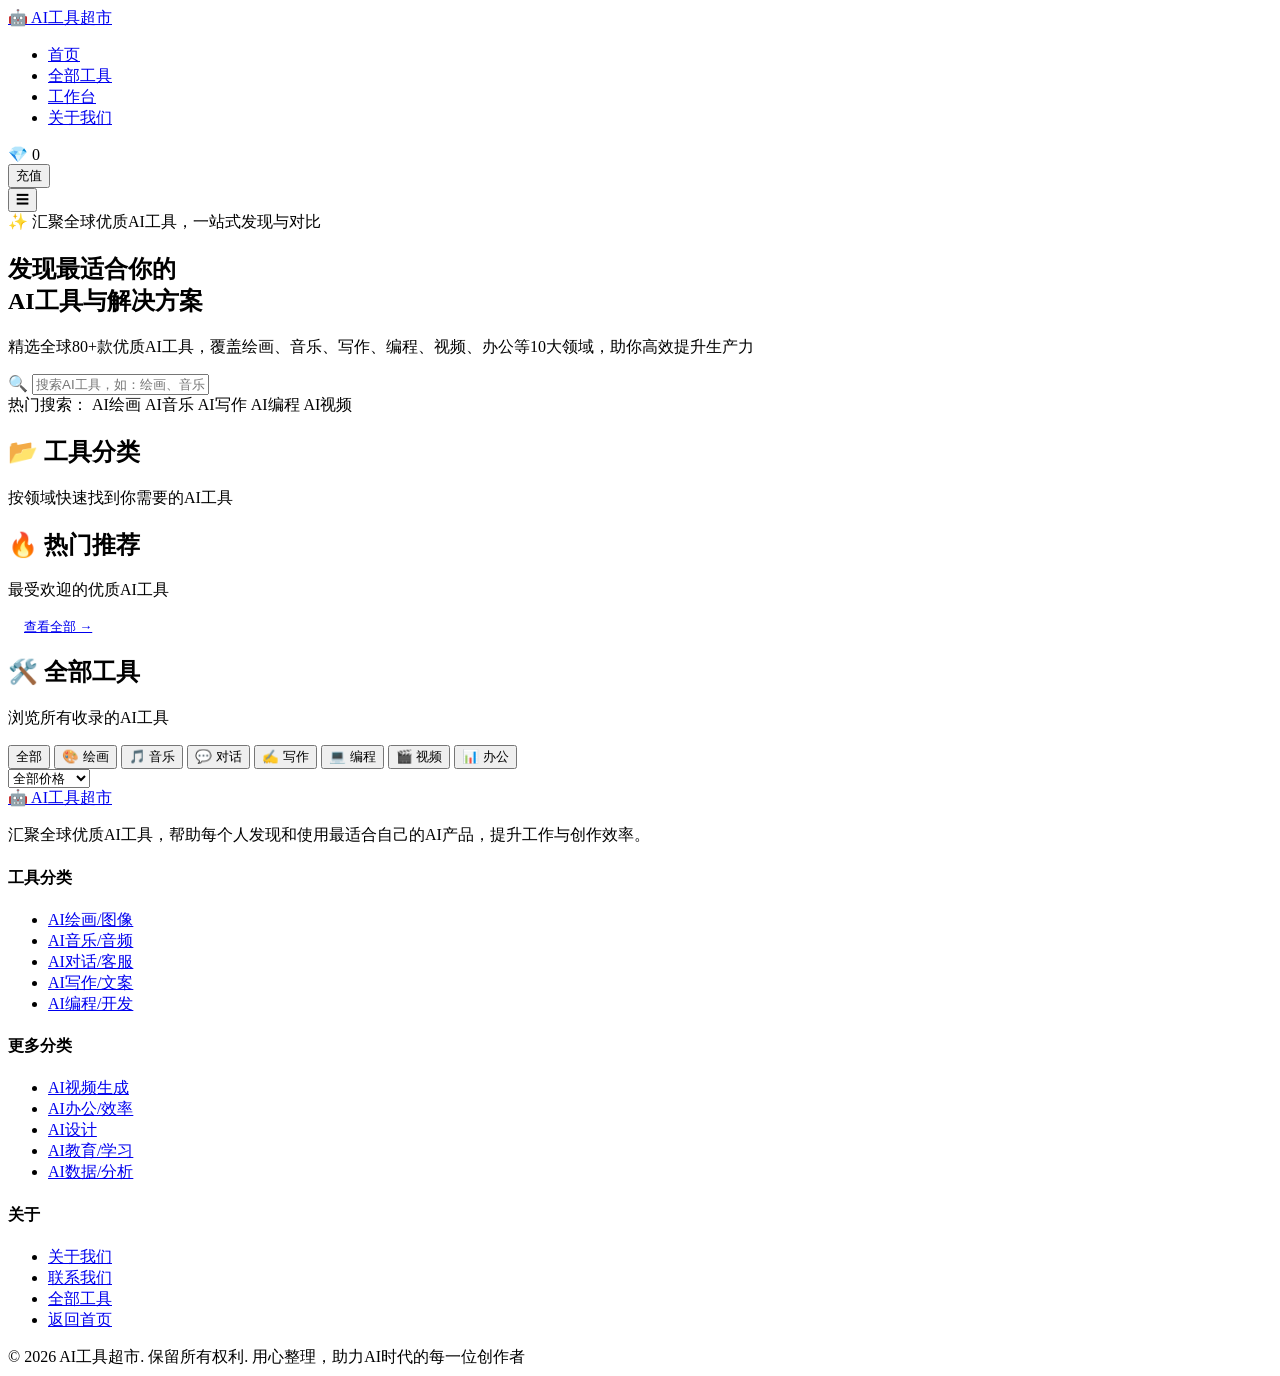
==== index.html @ aab76463 "Add files via upload" ====
<!DOCTYPE html>
<html lang="zh-CN">
<head>
  <meta charset="UTF-8">
  <meta name="viewport" content="width=device-width, initial-scale=1.0">
  <title>AI工具超市 - 发现全球优质AI工具</title>
  <meta name="description" content="AI工具超市汇聚全球优质AI工具，涵盖AI绘画、音乐生成、智能客服、写作、编程、视频等领域，帮你快速找到最适合的AI工具。">
  <link rel="stylesheet" href="css/style.css">
</head>
<body data-page="home">

  <!-- 导航栏 -->
  <nav class="navbar">
    <div class="container navbar-inner">
      <a href="index.html" class="logo">
        <span class="logo-icon">🤖</span>
        AI工具超市
      </a>
      <ul class="nav-links">
        <li><a href="index.html" class="active">首页</a></li>
        <li><a href="category.html">全部工具</a></li>
        <li><a href="workbench.html">工作台</a></li>
        <li><a href="about.html">关于我们</a></li>
      </ul>
      <div class="nav-right">
        <div class="token-balance" title="点击查看余额/充值">
          <span class="token-icon">💎</span>
          <span class="token-amount">0</span>
        </div>
        <button class="token-recharge-btn" onclick="openRechargeModal()">充值</button>
      </div>
      <button class="mobile-menu-btn" aria-label="菜单">☰</button>
    </div>
  </nav>

  <!-- Hero 区域 -->
  <section class="hero">
    <div class="container">
      <div class="hero-badge">
        <span>✨</span> 汇聚全球优质AI工具，一站式发现与对比
      </div>
      <h1>发现最适合你的<br><span class="gradient">AI工具与解决方案</span></h1>
      <p>精选全球80+款优质AI工具，覆盖绘画、音乐、写作、编程、视频、办公等10大领域，助你高效提升生产力</p>
      
      <div class="search-box">
        <span class="search-icon">🔍</span>
        <input type="text" id="searchInput" placeholder="搜索AI工具，如：绘画、音乐、客服、编程..." autocomplete="off">
      </div>
      <div class="search-hint">
        热门搜索：
        <span>AI绘画</span>
        <span>AI音乐</span>
        <span>AI写作</span>
        <span>AI编程</span>
        <span>AI视频</span>
      </div>
    </div>
  </section>

  <!-- 分类导航 -->
  <section class="categories-section">
    <div class="container">
      <div class="section-header">
        <div>
          <h2 class="section-title">📂 工具分类</h2>
          <p class="section-subtitle">按领域快速找到你需要的AI工具</p>
        </div>
      </div>
      <div class="categories-grid" id="categoriesGrid">
        <!-- JS渲染 -->
      </div>
    </div>
  </section>

  <!-- 热门工具 -->
  <section class="tools-section">
    <div class="container">
      <div class="section-header">
        <div>
          <h2 class="section-title">🔥 热门推荐</h2>
          <p class="section-subtitle">最受欢迎的优质AI工具</p>
        </div>
        <a href="category.html" class="btn btn-outline" style="padding:8px 16px;font-size:13px">查看全部 →</a>
      </div>
      <div class="tools-grid" id="featuredGrid">
        <!-- JS渲染 -->
      </div>
    </div>
  </section>

  <!-- 全部工具 -->
  <section class="tools-section" id="allTools">
    <div class="container">
      <div class="section-header">
        <div>
          <h2 class="section-title">🛠️ 全部工具</h2>
          <p class="section-subtitle">浏览所有收录的AI工具</p>
        </div>
      </div>
      
      <div class="filter-bar">
        <div class="filter-tabs">
          <button class="filter-tab active" data-category="all">全部</button>
          <button class="filter-tab" data-category="image">🎨 绘画</button>
          <button class="filter-tab" data-category="music">🎵 音乐</button>
          <button class="filter-tab" data-category="chat">💬 对话</button>
          <button class="filter-tab" data-category="writing">✍️ 写作</button>
          <button class="filter-tab" data-category="coding">💻 编程</button>
          <button class="filter-tab" data-category="video">🎬 视频</button>
          <button class="filter-tab" data-category="office">📊 办公</button>
        </div>
        <select class="filter-select" id="pricingFilter">
          <option value="all">全部价格</option>
          <option value="free">免费</option>
          <option value="freemium">免费+付费</option>
          <option value="paid">付费</option>
        </select>
        <span class="result-count" id="resultCount"></span>
      </div>

      <div class="tools-grid" id="allToolsGrid">
        <!-- JS渲染 -->
      </div>
    </div>
  </section>

  <!-- 页脚 -->
  <footer class="footer">
    <div class="container">
      <div class="footer-grid">
        <div class="footer-brand">
          <a href="index.html" class="logo">
            <span class="logo-icon">🤖</span>
            AI工具超市
          </a>
          <p>汇聚全球优质AI工具，帮助每个人发现和使用最适合自己的AI产品，提升工作与创作效率。</p>
        </div>
        <div class="footer-col">
          <h4>工具分类</h4>
          <ul>
            <li><a href="category.html?cat=image">AI绘画/图像</a></li>
            <li><a href="category.html?cat=music">AI音乐/音频</a></li>
            <li><a href="category.html?cat=chat">AI对话/客服</a></li>
            <li><a href="category.html?cat=writing">AI写作/文案</a></li>
            <li><a href="category.html?cat=coding">AI编程/开发</a></li>
          </ul>
        </div>
        <div class="footer-col">
          <h4>更多分类</h4>
          <ul>
            <li><a href="category.html?cat=video">AI视频生成</a></li>
            <li><a href="category.html?cat=office">AI办公/效率</a></li>
            <li><a href="category.html?cat=design">AI设计</a></li>
            <li><a href="category.html?cat=education">AI教育/学习</a></li>
            <li><a href="category.html?cat=data">AI数据/分析</a></li>
          </ul>
        </div>
        <div class="footer-col">
          <h4>关于</h4>
          <ul>
            <li><a href="about.html">关于我们</a></li>
            <li><a href="about.html#contact">联系我们</a></li>
            <li><a href="category.html">全部工具</a></li>
            <li><a href="index.html">返回首页</a></li>
          </ul>
        </div>
      </div>
      <div class="footer-bottom">
        <span>© 2026 AI工具超市. 保留所有权利.</span>
        <span>用心整理，助力AI时代的每一位创作者</span>
      </div>
    </div>
  </footer>

  <script src="data/tools-data.js"></script>
  <script src="js/app.js"></script>
</body>
</html>
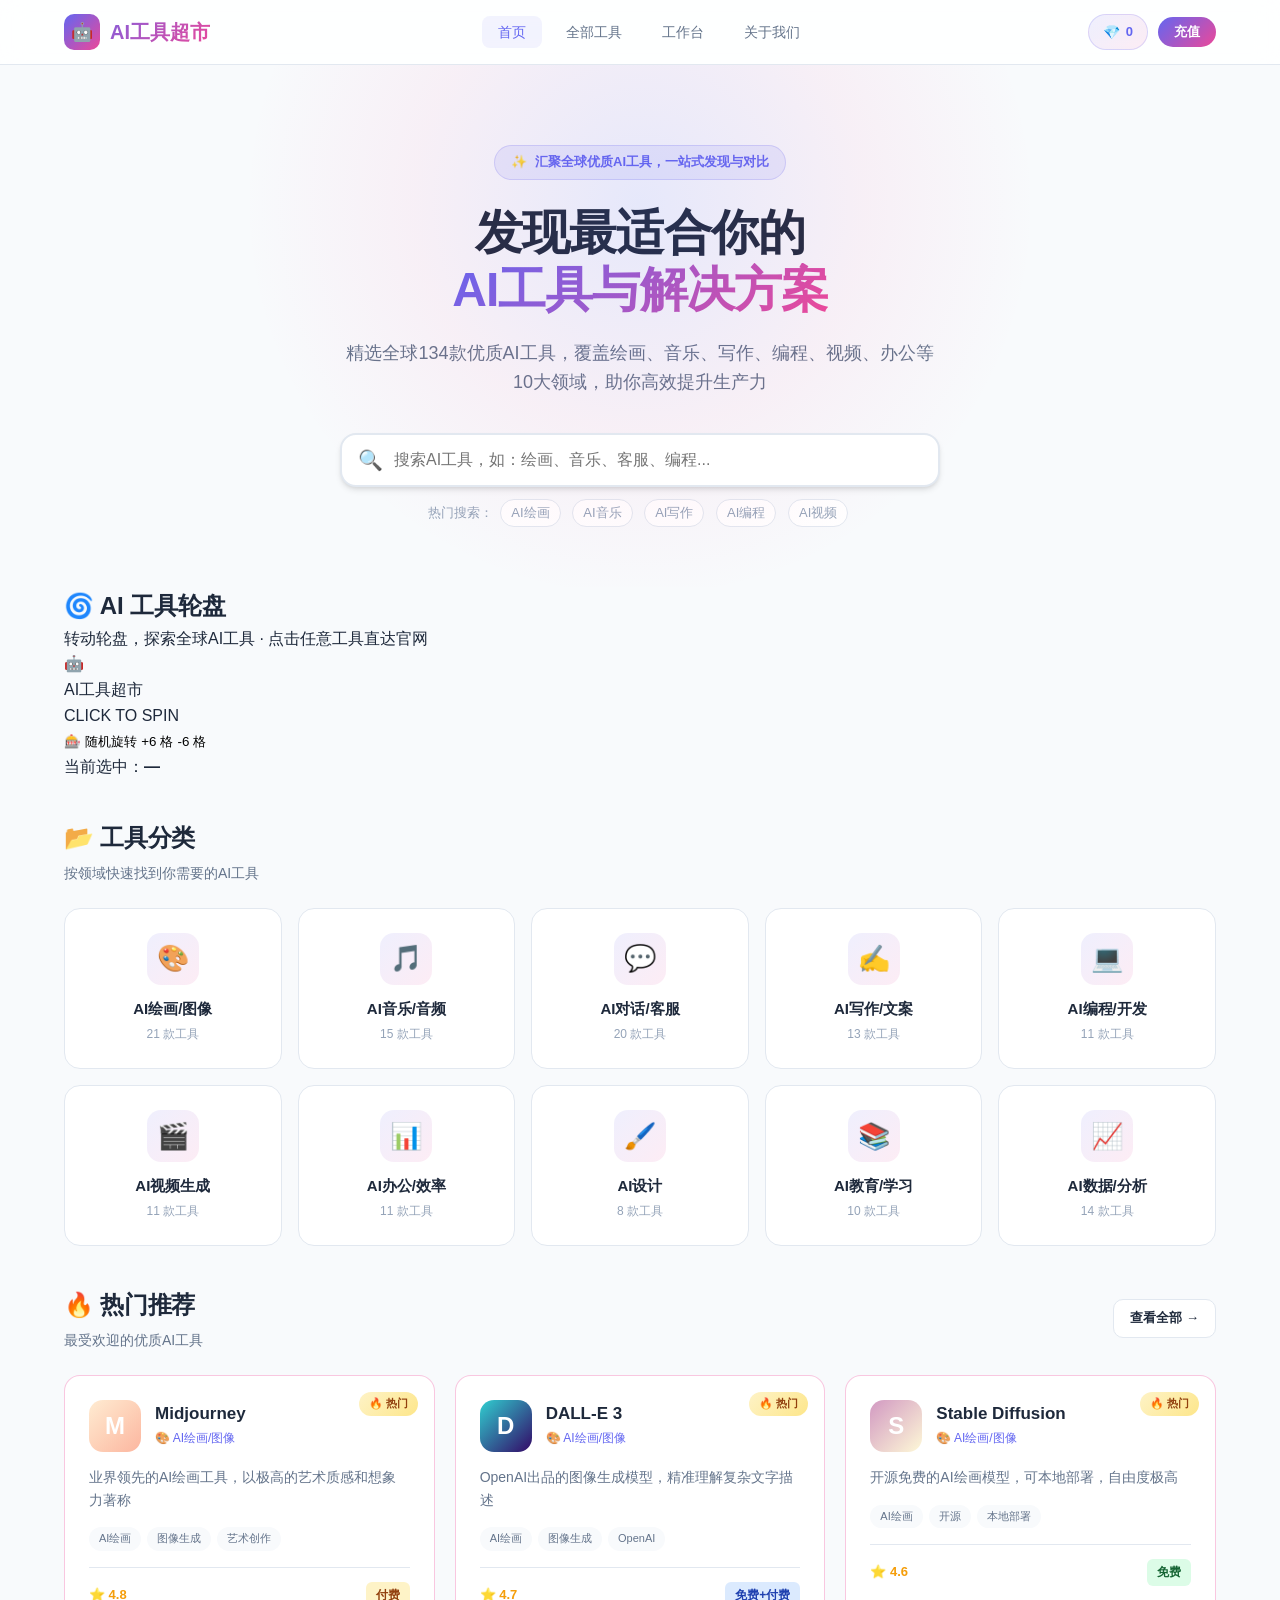
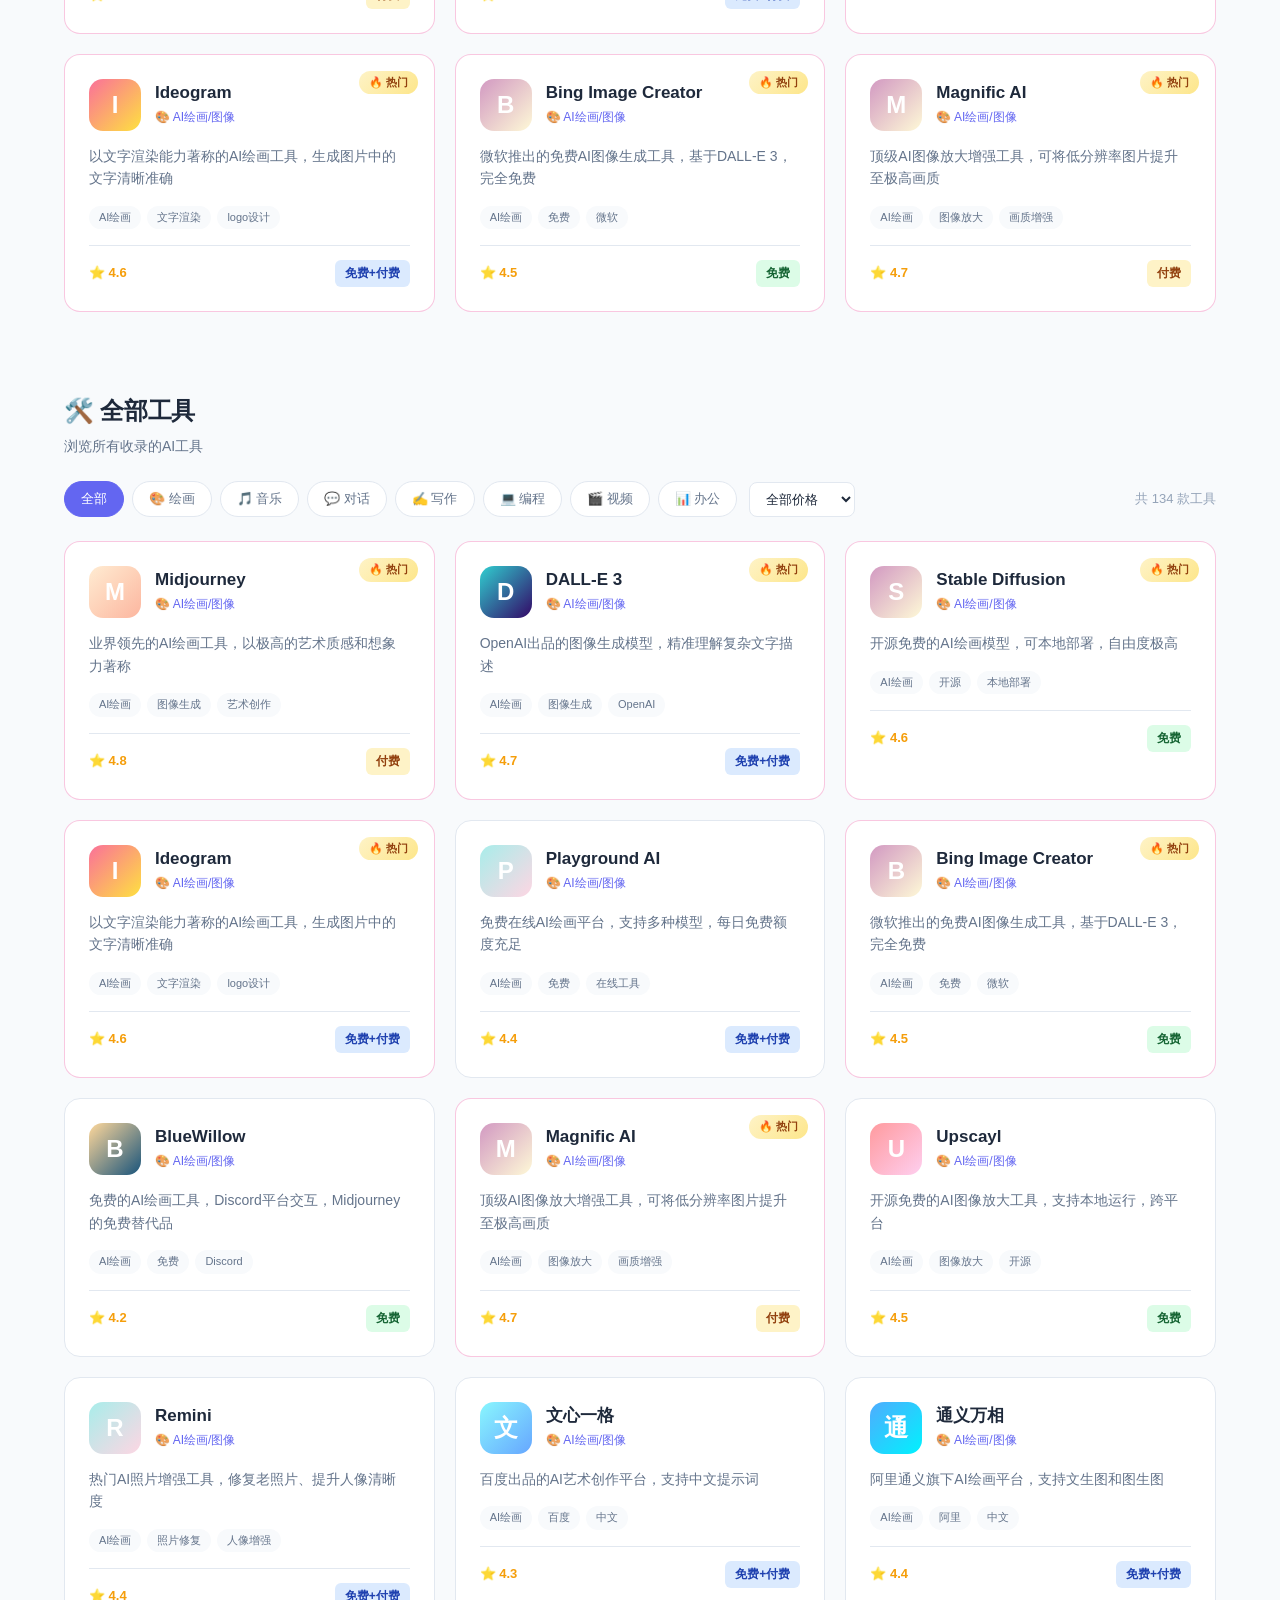
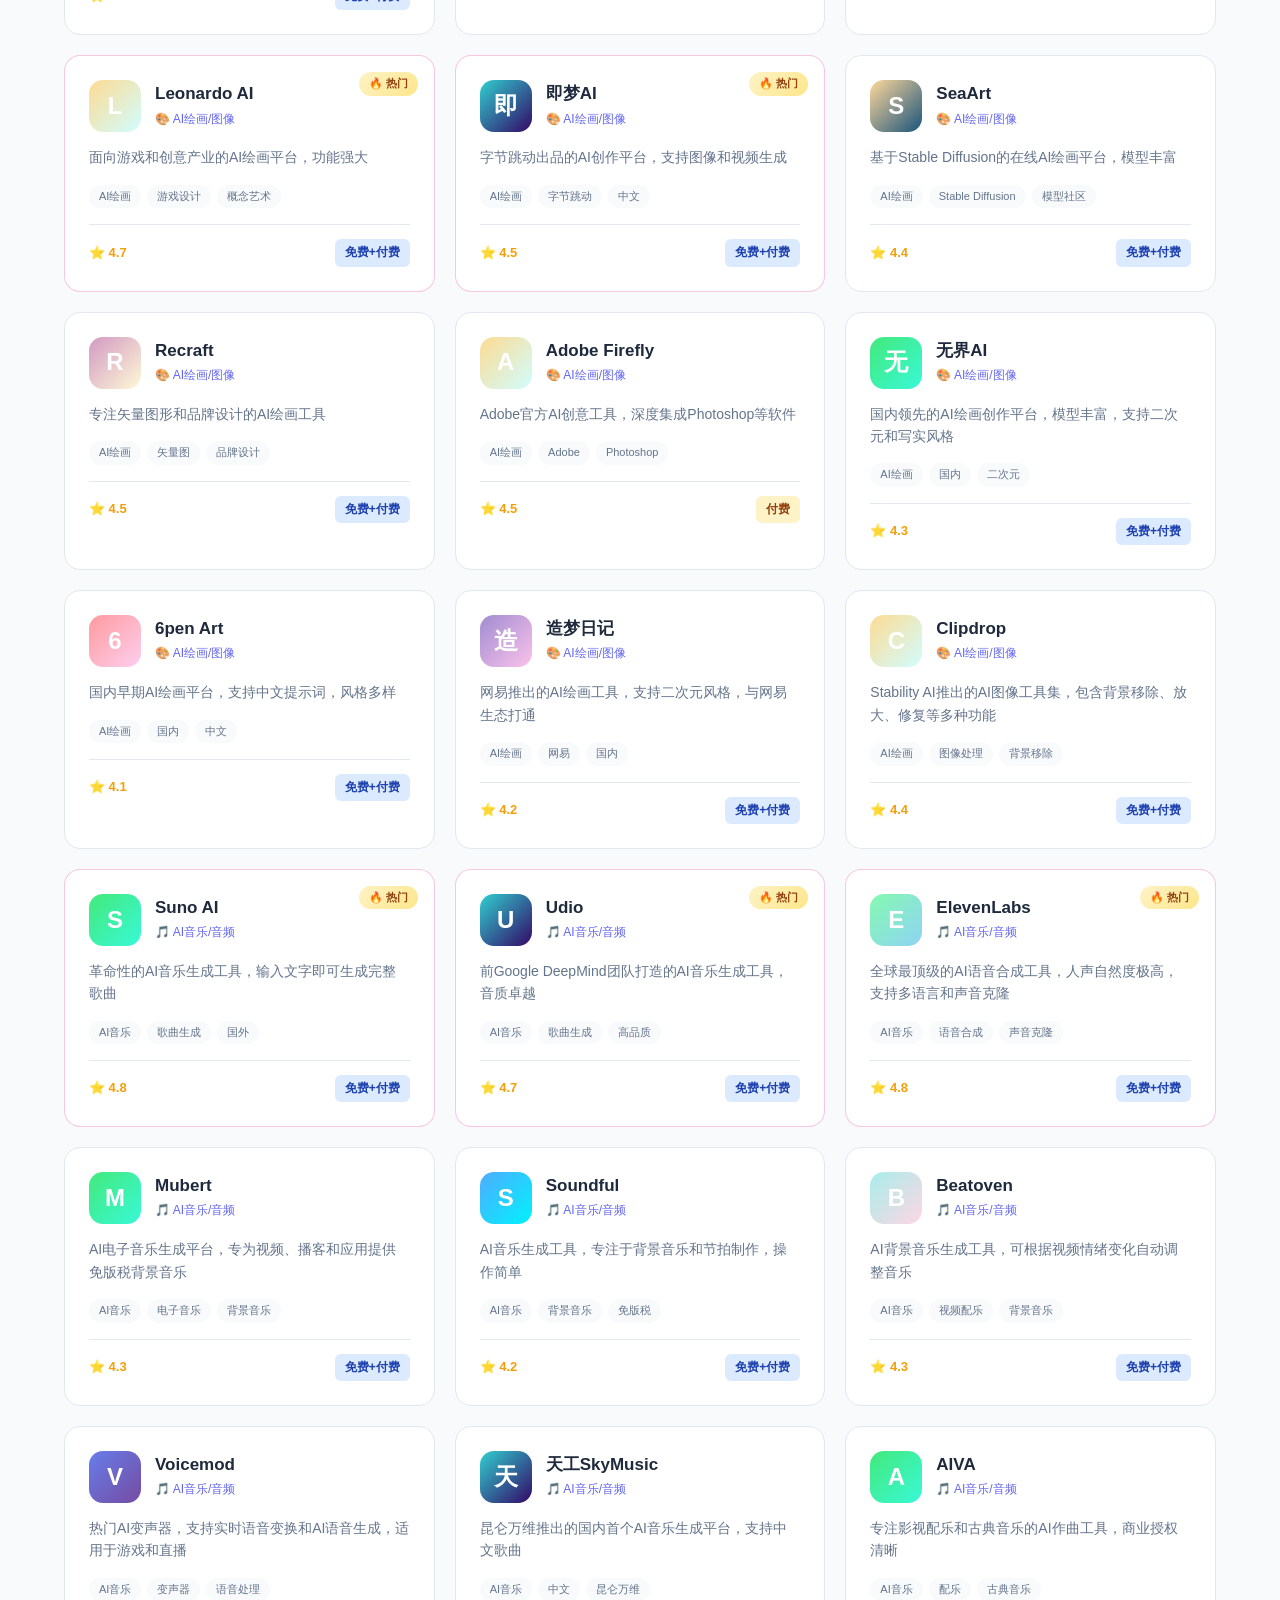
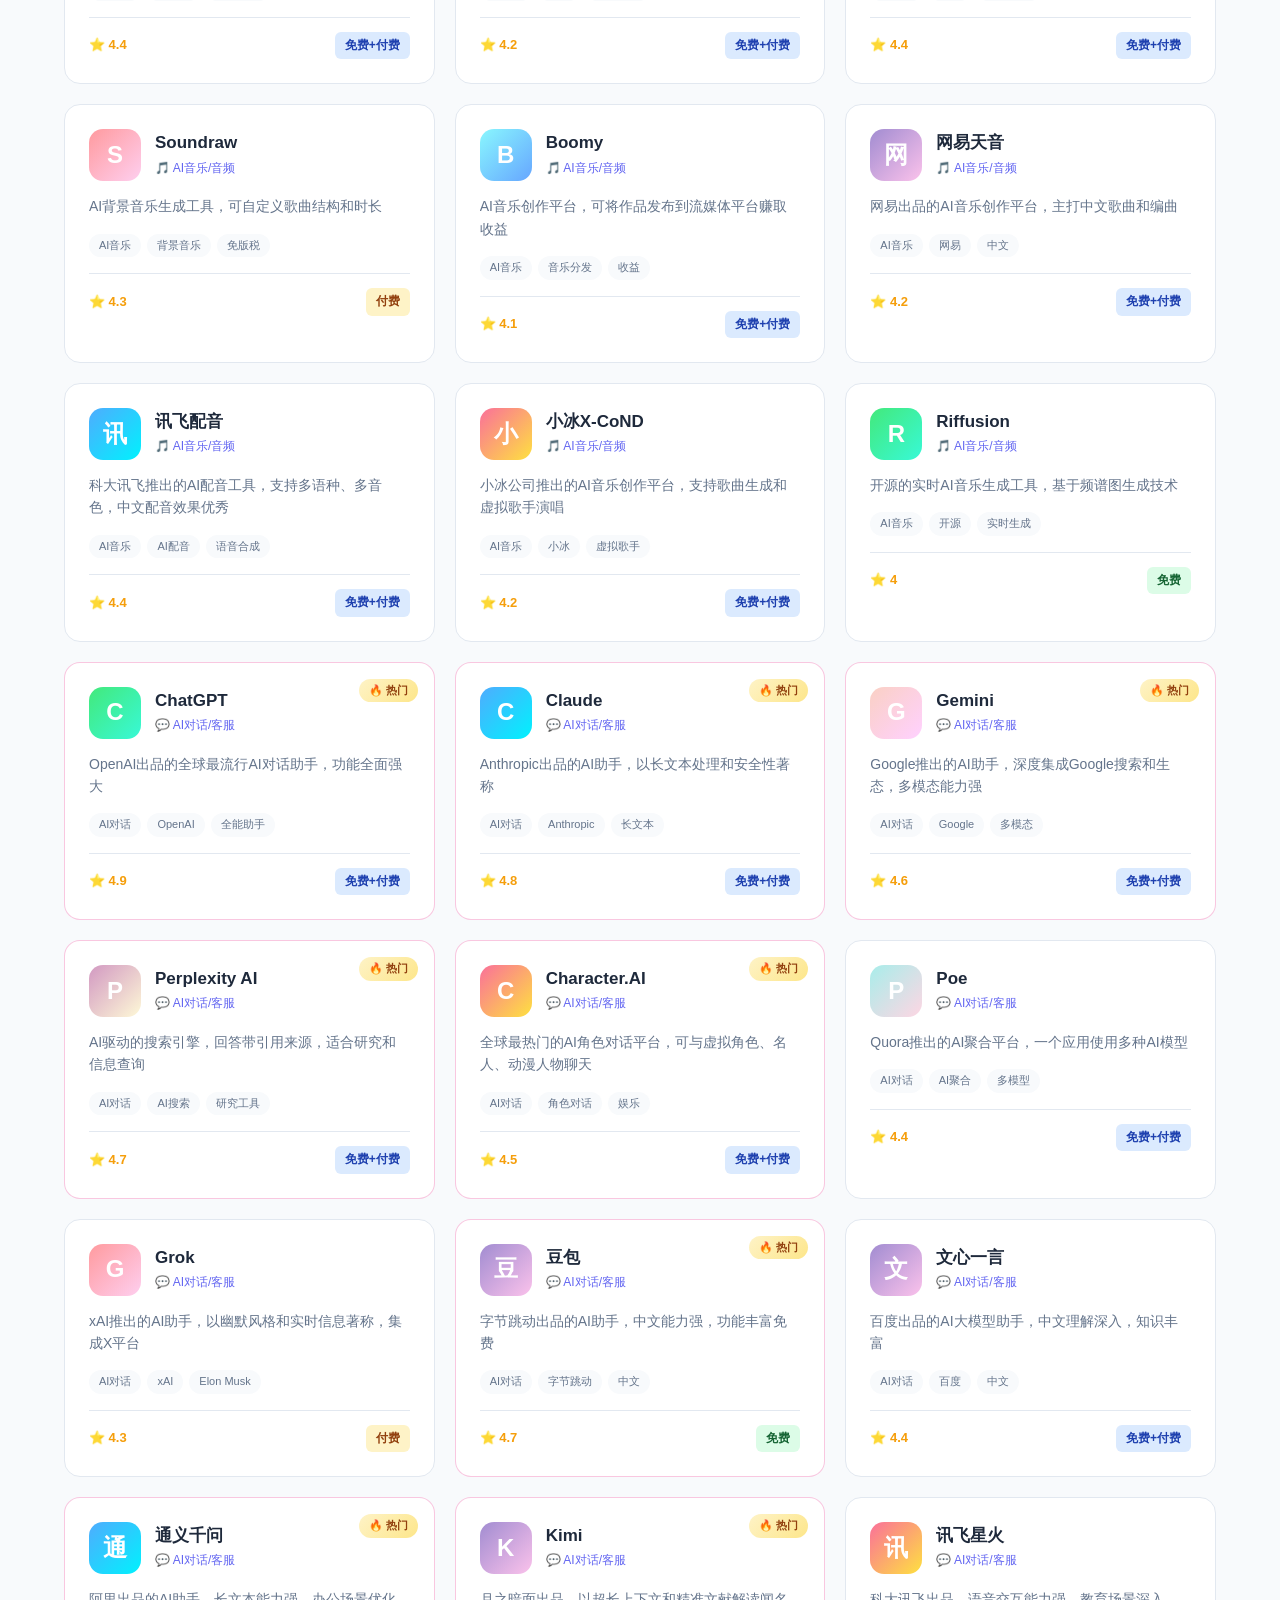
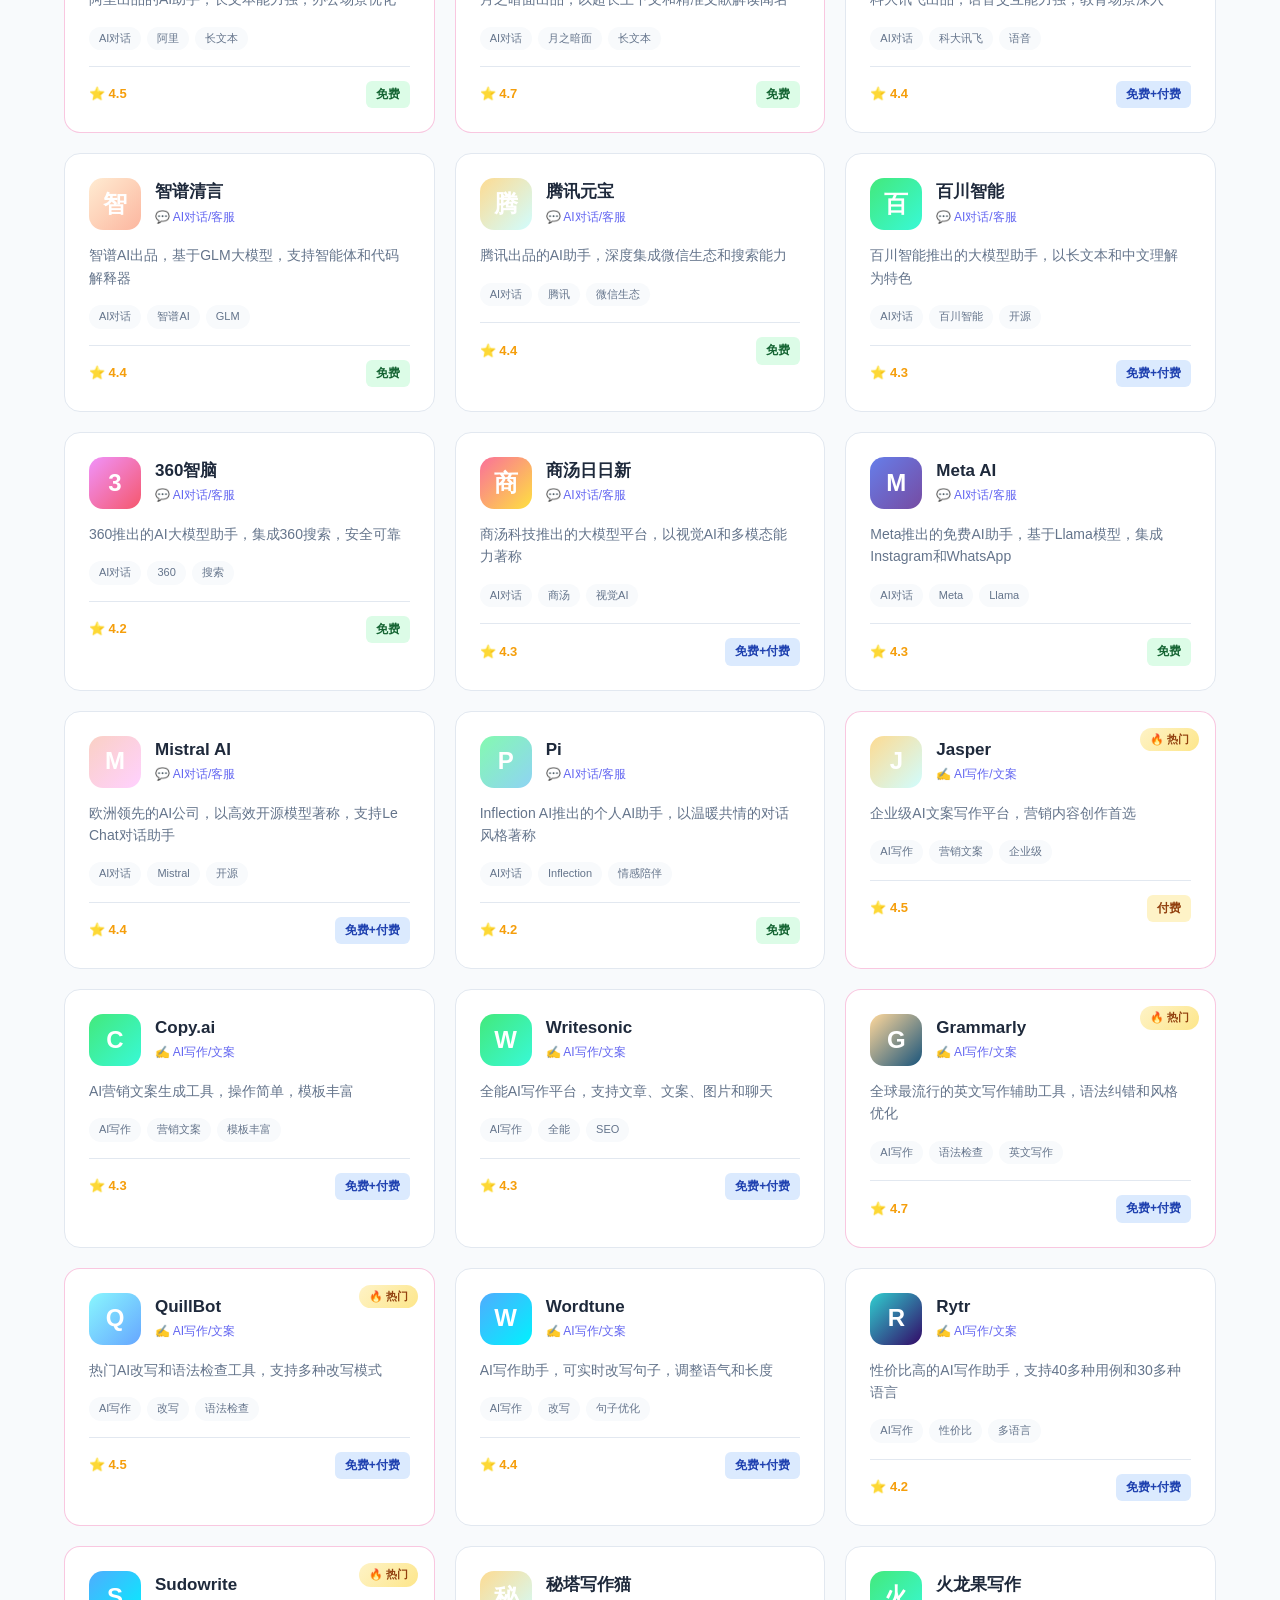
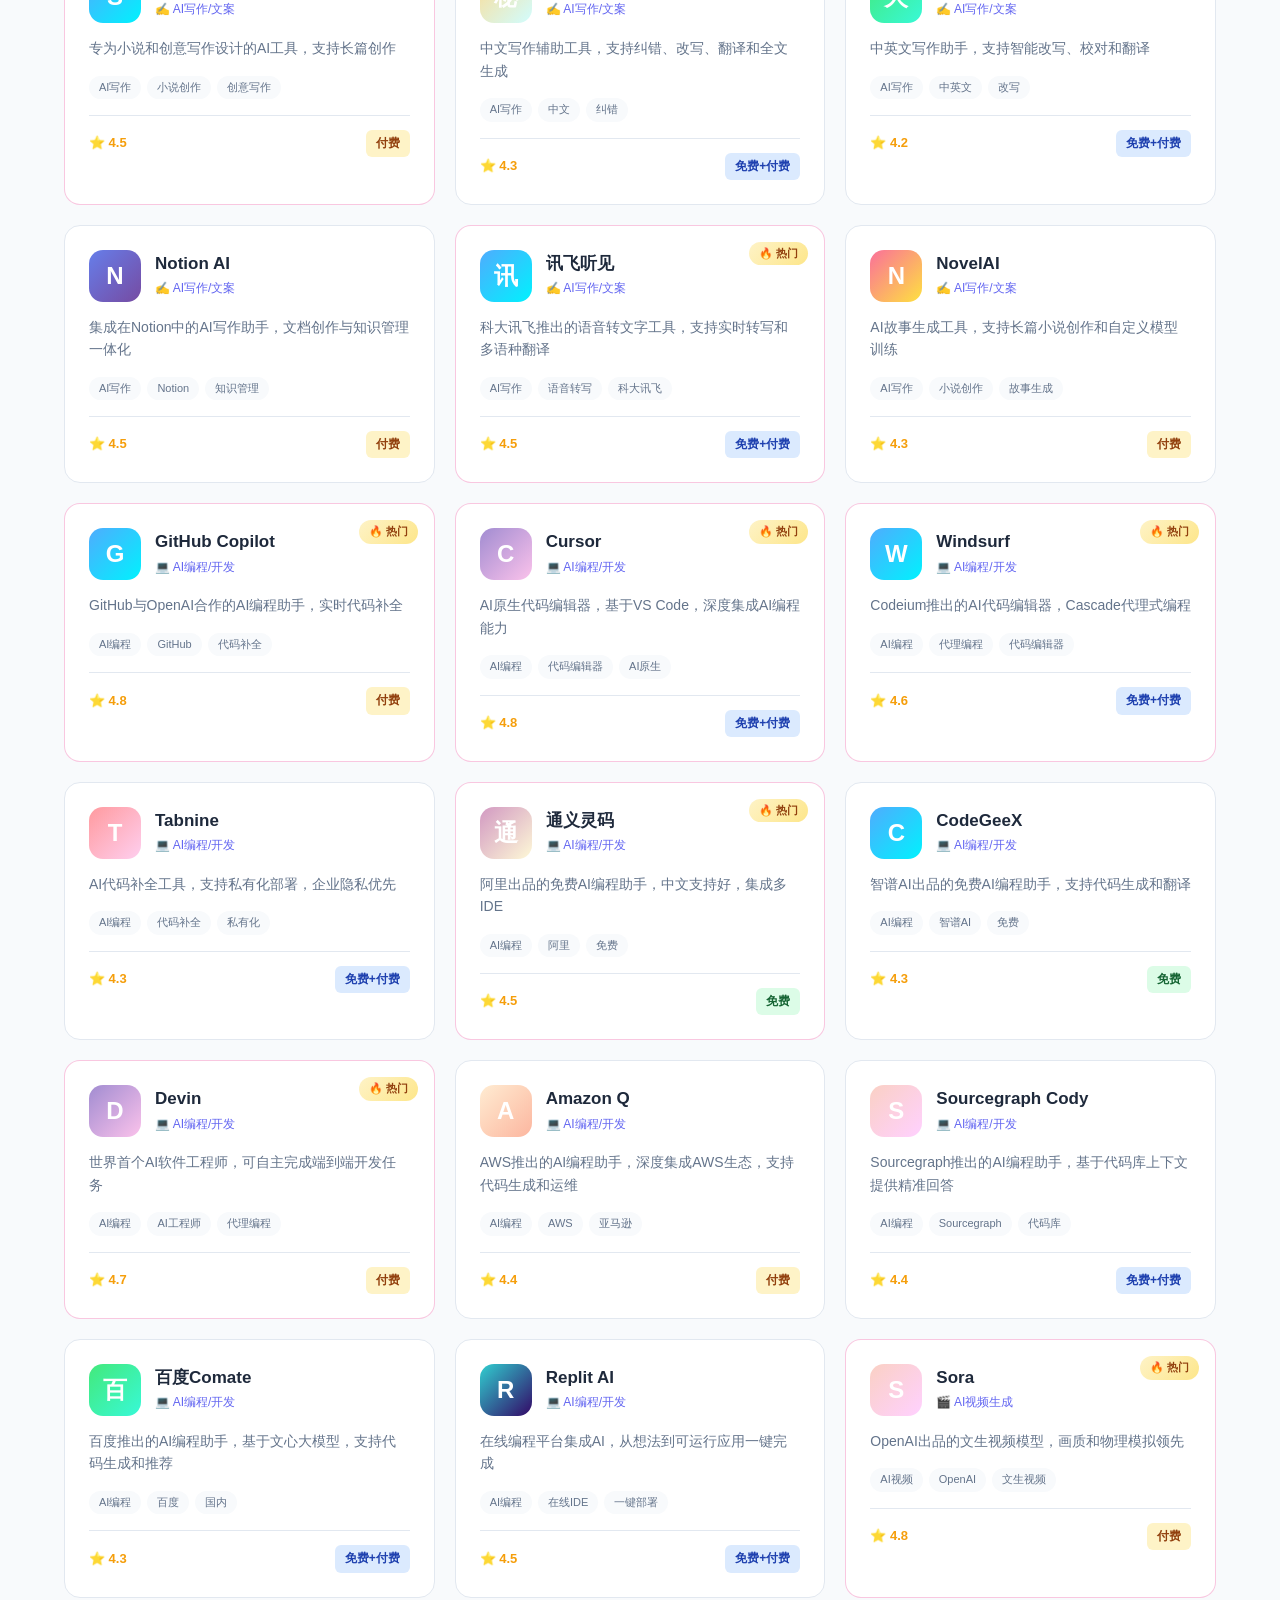
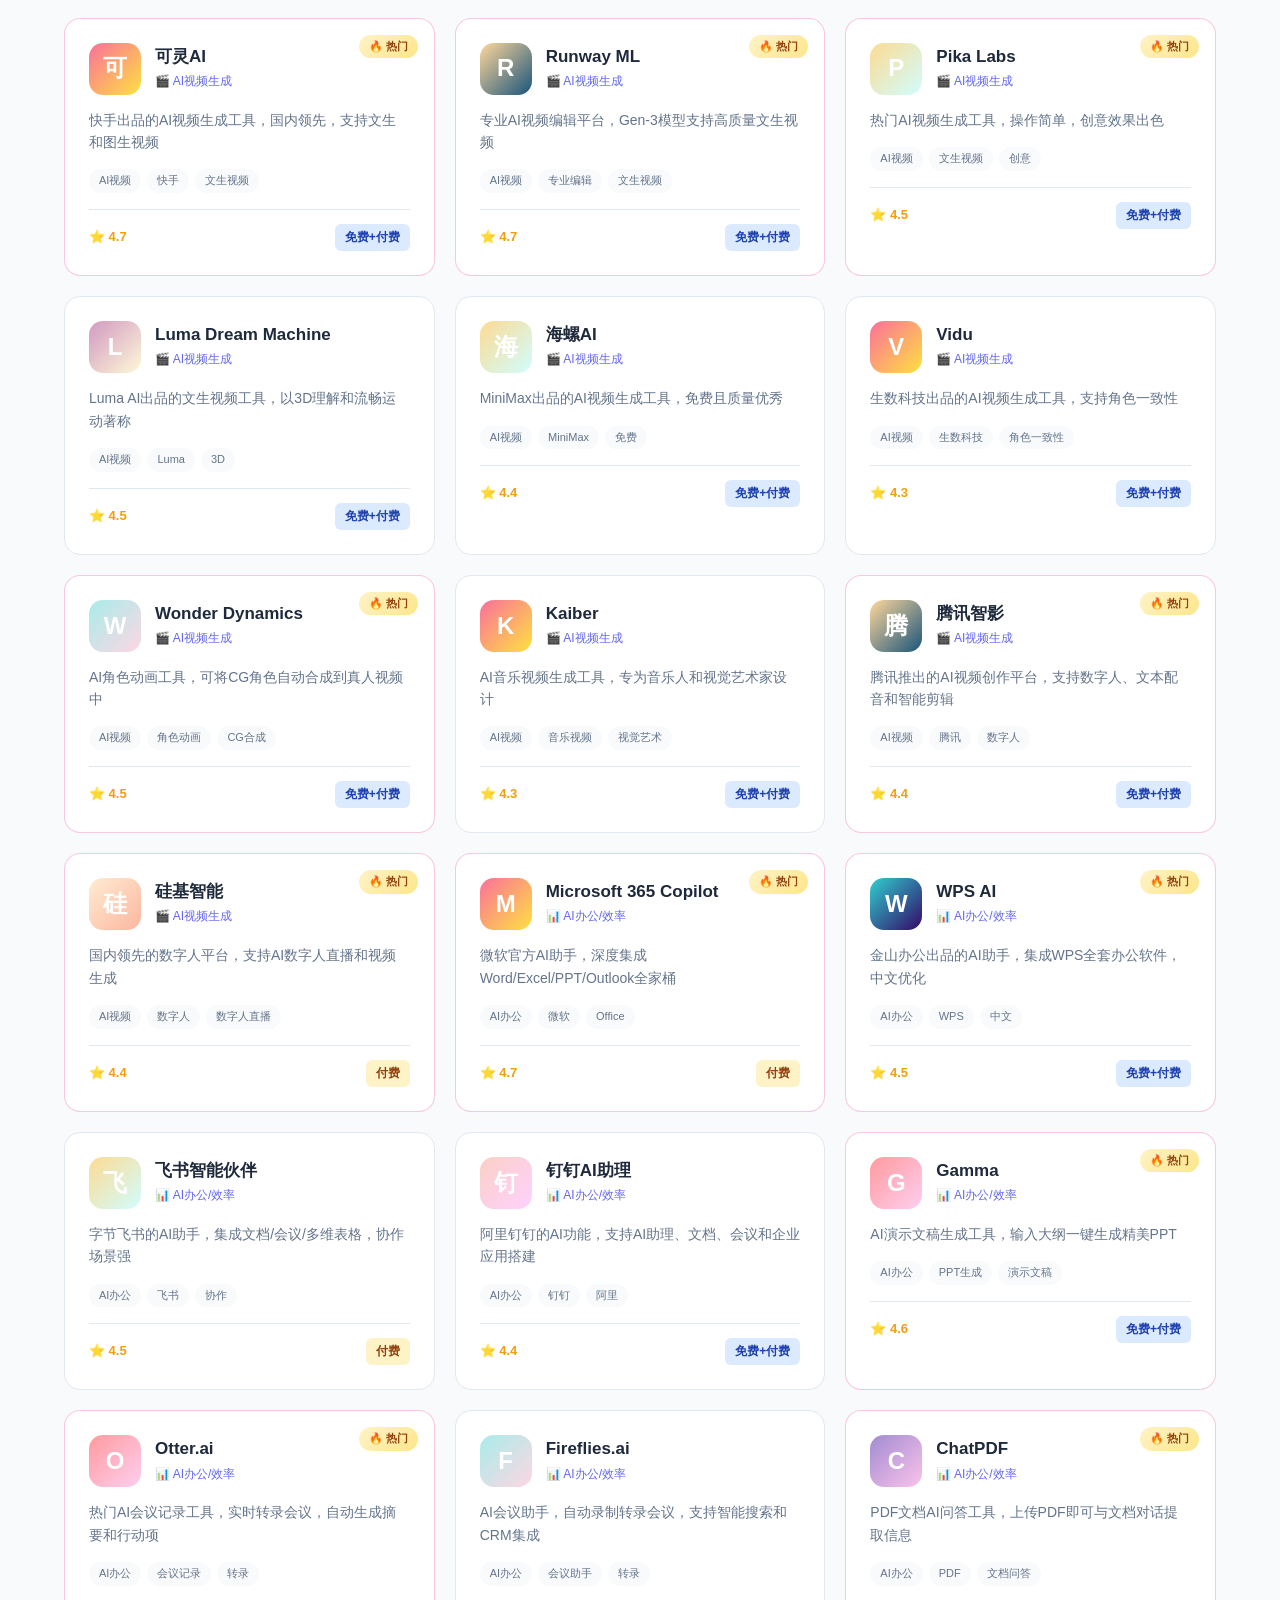
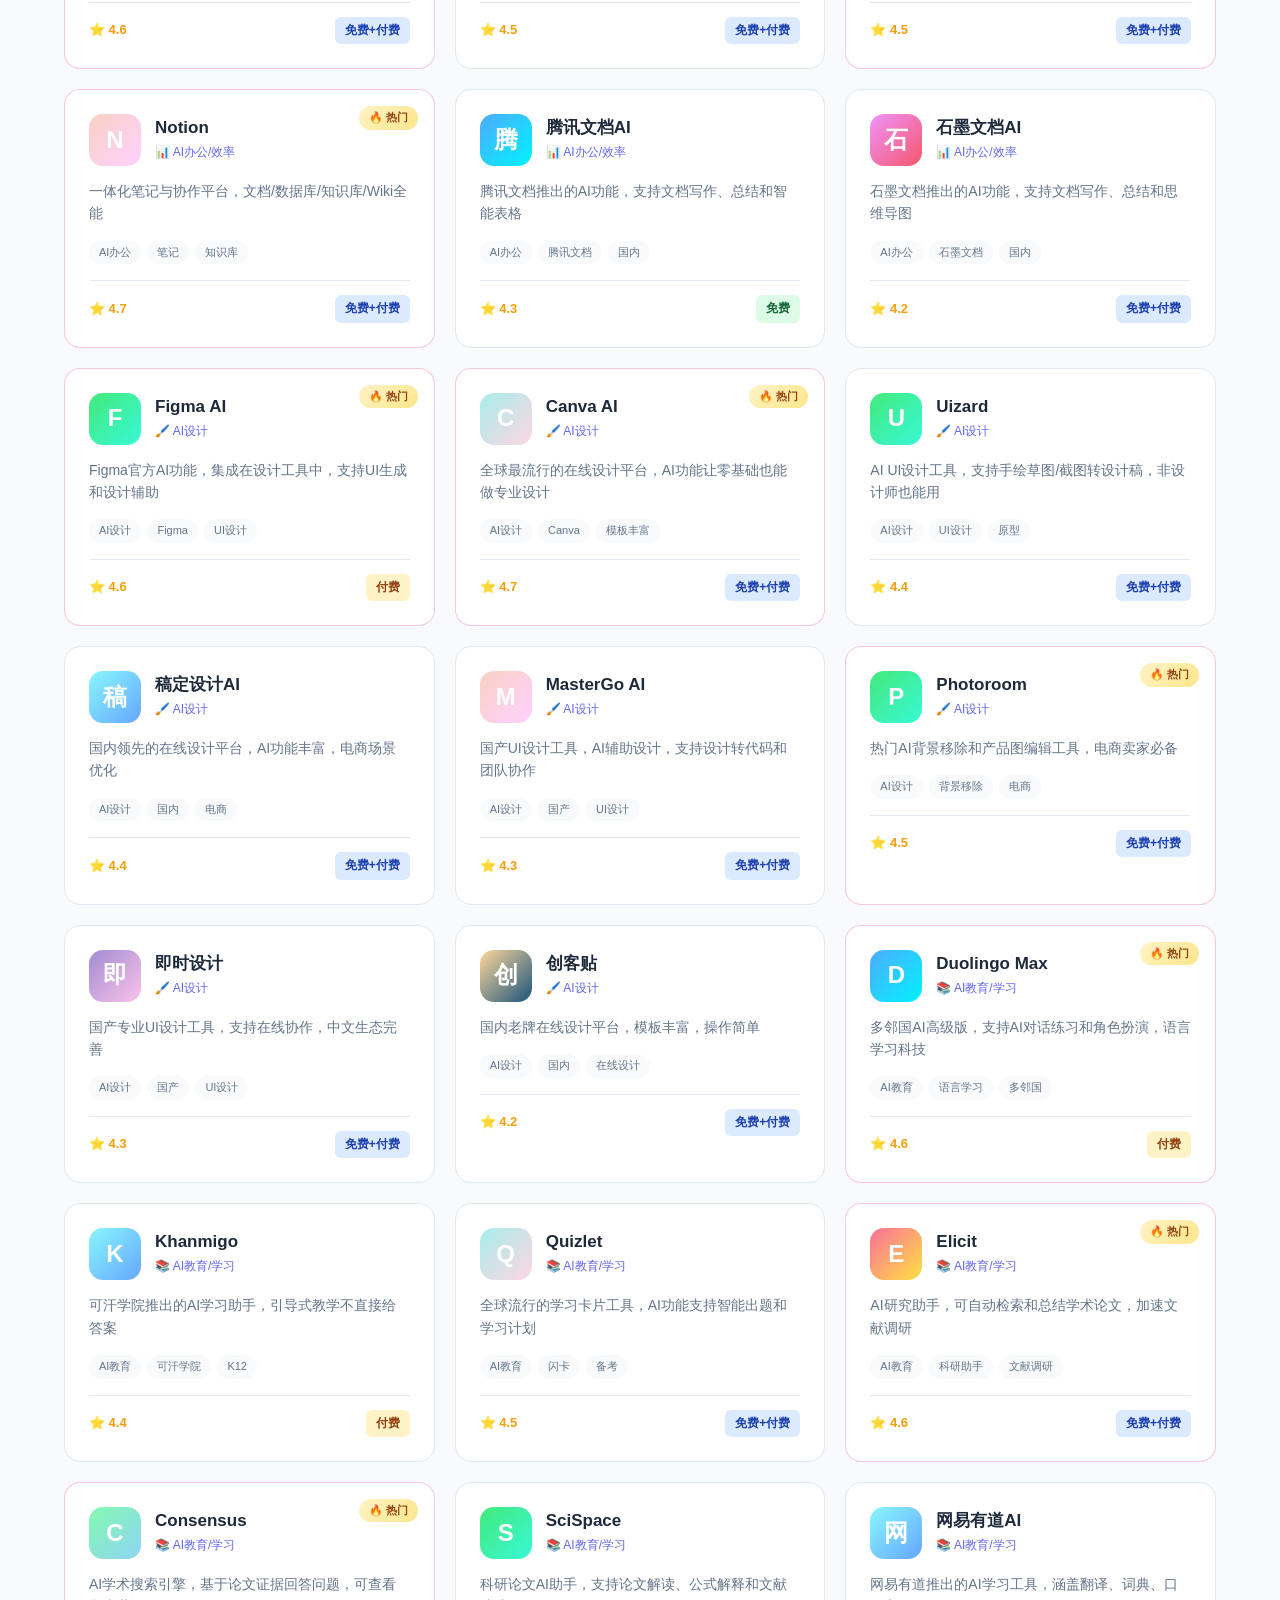
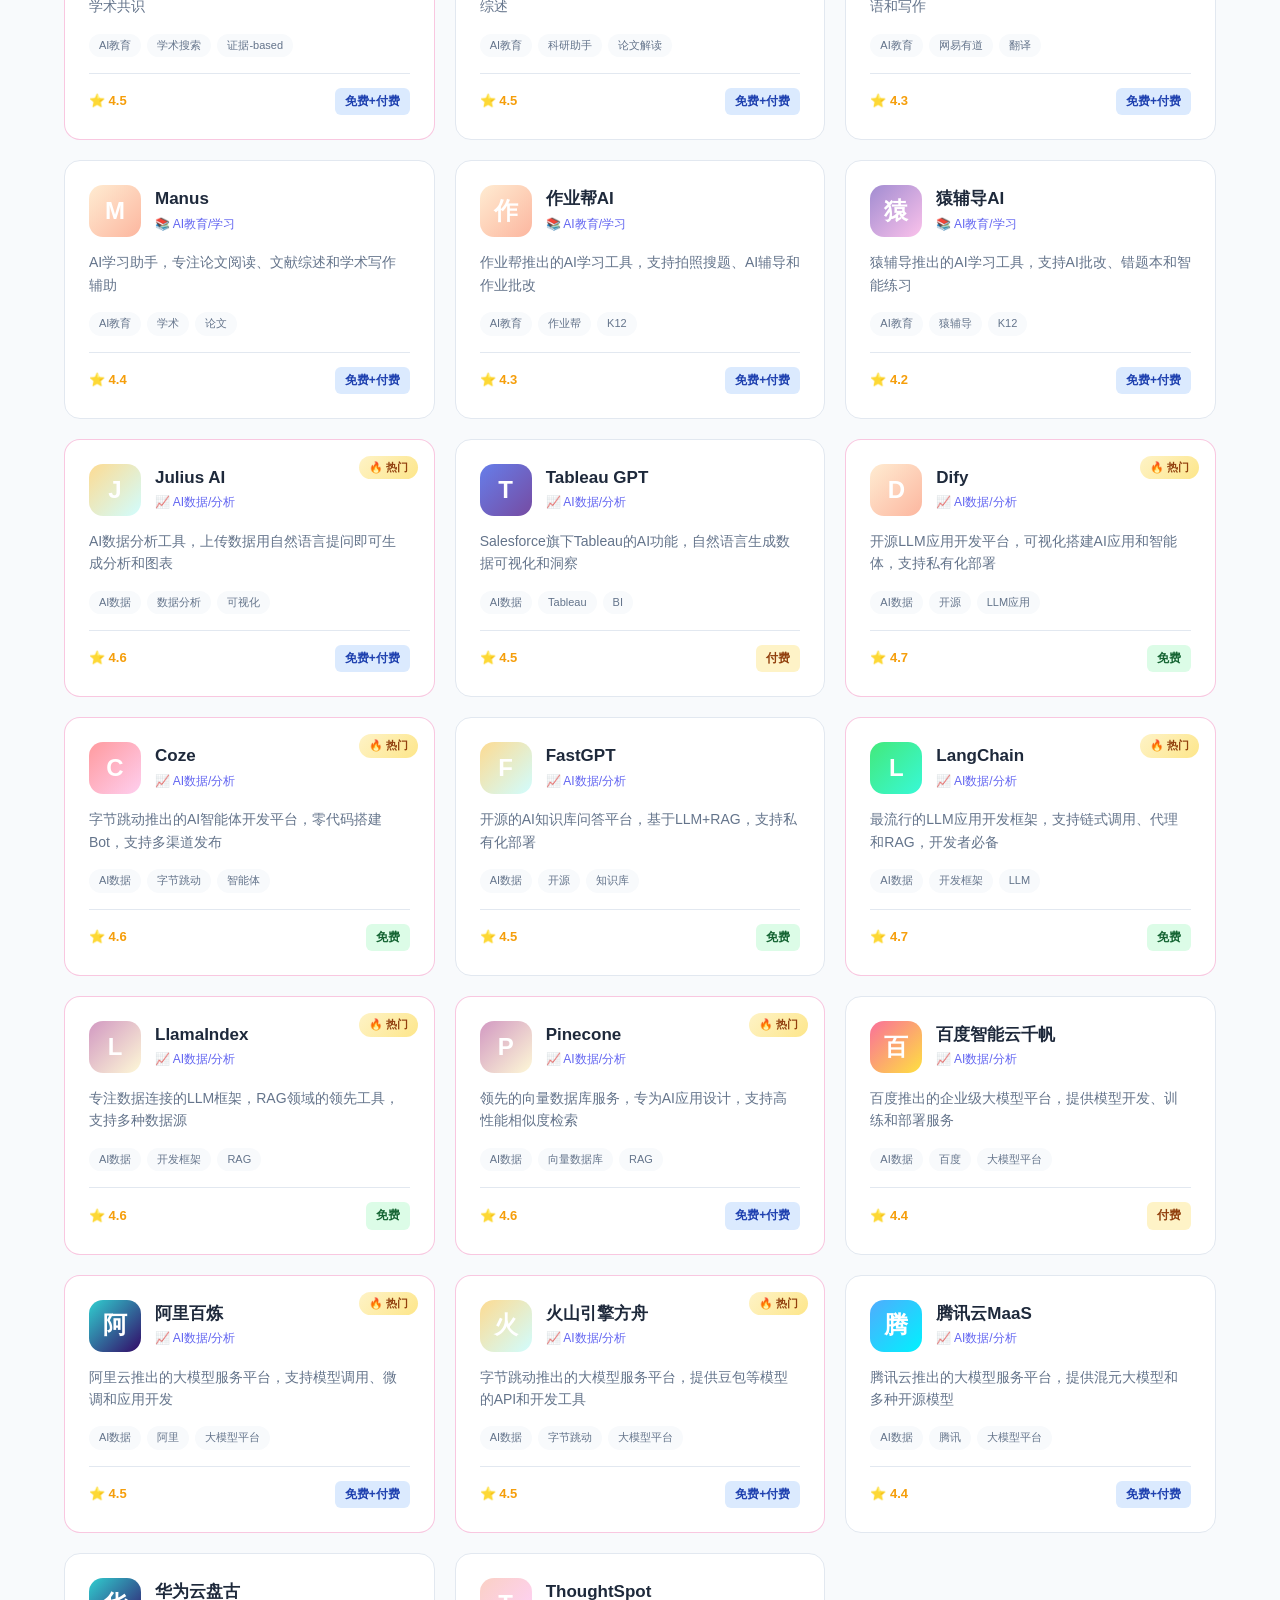
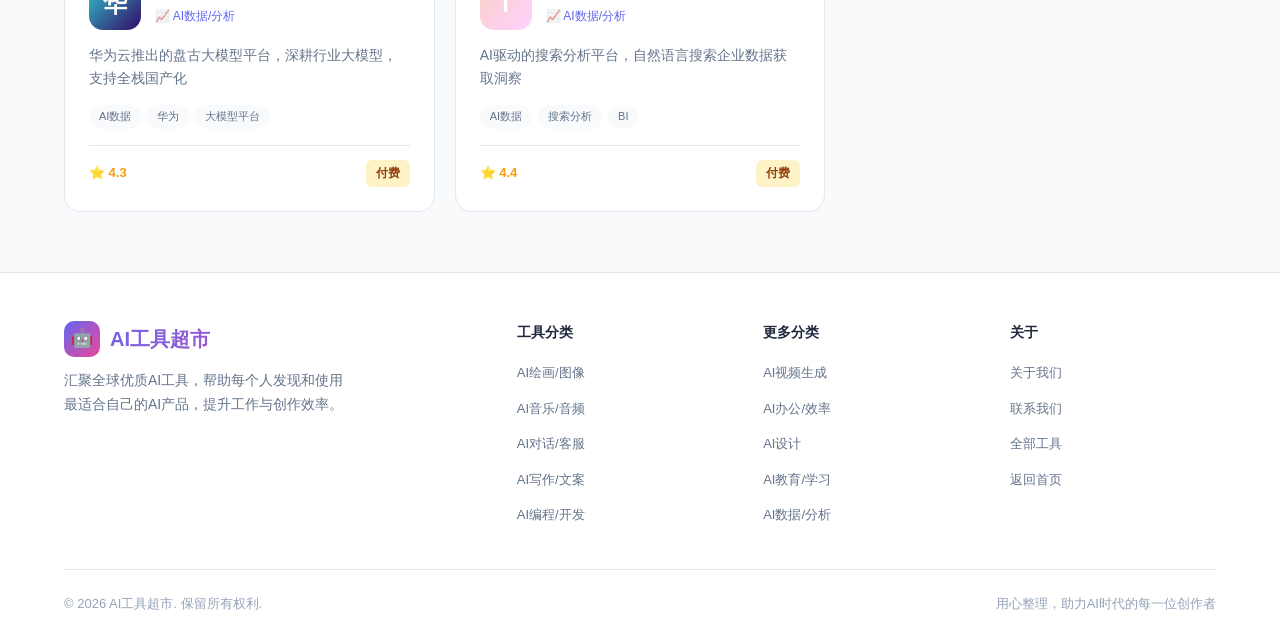
==== commit 181e577e: "Add files via upload" ====
--- a/index.html
+++ b/index.html
@@ -40,7 +40,7 @@
         <span>✨</span> 汇聚全球优质AI工具，一站式发现与对比
       </div>
       <h1>发现最适合你的<br><span class="gradient">AI工具与解决方案</span></h1>
-      <p>精选全球80+款优质AI工具，覆盖绘画、音乐、写作、编程、视频、办公等10大领域，助你高效提升生产力</p>
+      <p>精选全球134款优质AI工具，覆盖绘画、音乐、写作、编程、视频、办公等10大领域，助你高效提升生产力</p>
       
       <div class="search-box">
         <span class="search-icon">🔍</span>
@@ -57,6 +57,33 @@
     </div>
   </section>
 
+  <!-- AI工具轮盘 -->
+  <section class="ai-wheel-section">
+    <div class="container">
+      <h2 class="wheel-title">🌀 AI 工具轮盘</h2>
+      <p class="wheel-subtitle">转动轮盘，探索全球AI工具 · 点击任意工具直达官网</p>
+
+      <div class="wheel-container">
+        <div class="wheel-ring"></div>
+        <div class="wheel" id="aiWheel">
+          <!-- JS渲染工具项 -->
+        </div>
+        <div class="wheel-center" onclick="spinWheel()" title="点击旋转轮盘">
+          <div class="wc-icon">🤖</div>
+          <div class="wc-title">AI工具超市</div>
+          <div class="wc-hint">CLICK TO SPIN</div>
+        </div>
+      </div>
+
+      <div class="wheel-controls">
+        <button class="wheel-btn spin" onclick="spinWheel()">🎰 随机旋转</button>
+        <button class="wheel-btn" onclick="spinWheel(6)">+6 格</button>
+        <button class="wheel-btn" onclick="spinWheel(-6)">-6 格</button>
+        <div class="wheel-current">当前选中：<b id="wheelCurrent">—</b></div>
+      </div>
+    </div>
+  </section>
+
   <!-- 分类导航 -->
   <section class="categories-section">
     <div class="container">
@@ -71,8 +98,6 @@
       </div>
     </div>
   </section>
-
-  <!-- 热门工具 -->
   <section class="tools-section">
     <div class="container">
       <div class="section-header">
--- a/css/style.css
+++ b/css/style.css
@@ -0,0 +1,2082 @@
+/* ===== 全局重置与变量 ===== */
+:root {
+  --primary: #6366f1;
+  --primary-dark: #4f46e5;
+  --primary-light: #818cf8;
+  --accent: #ec4899;
+  --bg: #f8fafc;
+  --bg-white: #ffffff;
+  --text: #1e293b;
+  --text-light: #64748b;
+  --text-lighter: #94a3b8;
+  --border: #e2e8f0;
+  --shadow-sm: 0 1px 2px rgba(0,0,0,0.05);
+  --shadow: 0 4px 6px -1px rgba(0,0,0,0.1), 0 2px 4px -2px rgba(0,0,0,0.1);
+  --shadow-lg: 0 10px 15px -3px rgba(0,0,0,0.1), 0 4px 6px -4px rgba(0,0,0,0.1);
+  --shadow-xl: 0 20px 25px -5px rgba(0,0,0,0.1), 0 8px 10px -6px rgba(0,0,0,0.1);
+  --radius: 12px;
+  --radius-lg: 16px;
+  --transition: all 0.3s cubic-bezier(0.4, 0, 0.2, 1);
+}
+
+* { margin: 0; padding: 0; box-sizing: border-box; }
+
+html { scroll-behavior: smooth; }
+
+body {
+  font-family: -apple-system, BlinkMacSystemFont, 'Segoe UI', 'PingFang SC', 'Hiragino Sans GB', 'Microsoft YaHei', sans-serif;
+  background: var(--bg);
+  color: var(--text);
+  line-height: 1.6;
+  -webkit-font-smoothing: antialiased;
+}
+
+a { color: inherit; text-decoration: none; }
+img { max-width: 100%; display: block; }
+button { cursor: pointer; font-family: inherit; border: none; background: none; }
+input, select { font-family: inherit; outline: none; }
+
+.container {
+  max-width: 1200px;
+  margin: 0 auto;
+  padding: 0 24px;
+}
+
+/* ===== 导航栏 ===== */
+.navbar {
+  position: sticky;
+  top: 0;
+  z-index: 100;
+  background: rgba(255,255,255,0.85);
+  backdrop-filter: blur(12px);
+  border-bottom: 1px solid var(--border);
+}
+
+.navbar-inner {
+  display: flex;
+  align-items: center;
+  justify-content: space-between;
+  height: 64px;
+}
+
+.logo {
+  display: flex;
+  align-items: center;
+  gap: 10px;
+  font-size: 20px;
+  font-weight: 800;
+  background: linear-gradient(135deg, var(--primary), var(--accent));
+  -webkit-background-clip: text;
+  -webkit-text-fill-color: transparent;
+  background-clip: text;
+}
+
+.logo-icon {
+  width: 36px;
+  height: 36px;
+  border-radius: 10px;
+  background: linear-gradient(135deg, var(--primary), var(--accent));
+  display: flex;
+  align-items: center;
+  justify-content: center;
+  font-size: 18px;
+  -webkit-text-fill-color: white;
+}
+
+.nav-links {
+  display: flex;
+  align-items: center;
+  gap: 8px;
+  list-style: none;
+}
+
+.nav-links a {
+  padding: 8px 16px;
+  border-radius: 8px;
+  font-size: 14px;
+  font-weight: 500;
+  color: var(--text-light);
+  transition: var(--transition);
+}
+
+.nav-links a:hover, .nav-links a.active {
+  color: var(--primary);
+  background: rgba(99,102,241,0.08);
+}
+
+.nav-cta {
+  padding: 8px 20px;
+  background: linear-gradient(135deg, var(--primary), var(--primary-dark));
+  color: white !important;
+  border-radius: 8px;
+  font-size: 14px;
+  font-weight: 600;
+  transition: var(--transition);
+}
+
+.nav-cta:hover {
+  transform: translateY(-1px);
+  box-shadow: var(--shadow);
+}
+
+.mobile-menu-btn {
+  display: none;
+  font-size: 24px;
+  color: var(--text);
+}
+
+/* ===== Hero 区域 ===== */
+.hero {
+  position: relative;
+  padding: 80px 0 60px;
+  text-align: center;
+  overflow: hidden;
+}
+
+.hero::before {
+  content: '';
+  position: absolute;
+  top: -50%;
+  left: 50%;
+  transform: translateX(-50%);
+  width: 800px;
+  height: 800px;
+  background: radial-gradient(circle, rgba(99,102,241,0.12) 0%, rgba(236,72,153,0.06) 40%, transparent 70%);
+  pointer-events: none;
+}
+
+.hero-badge {
+  display: inline-flex;
+  align-items: center;
+  gap: 8px;
+  padding: 6px 16px;
+  background: rgba(99,102,241,0.1);
+  border: 1px solid rgba(99,102,241,0.2);
+  border-radius: 100px;
+  font-size: 13px;
+  font-weight: 600;
+  color: var(--primary);
+  margin-bottom: 24px;
+}
+
+.hero h1 {
+  font-size: 48px;
+  font-weight: 800;
+  line-height: 1.2;
+  margin-bottom: 20px;
+  letter-spacing: -0.02em;
+}
+
+.hero h1 .gradient {
+  background: linear-gradient(135deg, var(--primary), var(--accent));
+  -webkit-background-clip: text;
+  -webkit-text-fill-color: transparent;
+  background-clip: text;
+}
+
+.hero p {
+  font-size: 18px;
+  color: var(--text-light);
+  max-width: 600px;
+  margin: 0 auto 36px;
+}
+
+/* ===== 搜索框 ===== */
+.search-box {
+  max-width: 600px;
+  margin: 0 auto;
+  position: relative;
+}
+
+.search-box input {
+  width: 100%;
+  padding: 16px 20px 16px 52px;
+  font-size: 16px;
+  border: 2px solid var(--border);
+  border-radius: var(--radius-lg);
+  background: var(--bg-white);
+  transition: var(--transition);
+  box-shadow: var(--shadow);
+}
+
+.search-box input:focus {
+  border-color: var(--primary);
+  box-shadow: 0 0 0 4px rgba(99,102,241,0.12);
+}
+
+.search-box .search-icon {
+  position: absolute;
+  left: 18px;
+  top: 50%;
+  transform: translateY(-50%);
+  font-size: 20px;
+  color: var(--text-lighter);
+}
+
+.search-hint {
+  margin-top: 12px;
+  font-size: 13px;
+  color: var(--text-lighter);
+}
+
+.search-hint span {
+  display: inline-block;
+  padding: 3px 10px;
+  margin: 0 4px;
+  background: var(--bg-white);
+  border: 1px solid var(--border);
+  border-radius: 100px;
+  cursor: pointer;
+  transition: var(--transition);
+}
+
+.search-hint span:hover {
+  border-color: var(--primary);
+  color: var(--primary);
+}
+
+/* ===== 分类导航 ===== */
+.categories-section {
+  padding: 40px 0 20px;
+}
+
+.section-header {
+  display: flex;
+  align-items: center;
+  justify-content: space-between;
+  margin-bottom: 24px;
+}
+
+.section-title {
+  font-size: 24px;
+  font-weight: 700;
+  letter-spacing: -0.01em;
+}
+
+.section-subtitle {
+  font-size: 14px;
+  color: var(--text-light);
+  margin-top: 4px;
+}
+
+.categories-grid {
+  display: grid;
+  grid-template-columns: repeat(5, 1fr);
+  gap: 16px;
+}
+
+.category-card {
+  display: flex;
+  flex-direction: column;
+  align-items: center;
+  padding: 24px 16px;
+  background: var(--bg-white);
+  border: 1px solid var(--border);
+  border-radius: var(--radius-lg);
+  transition: var(--transition);
+  cursor: pointer;
+  text-align: center;
+}
+
+.category-card:hover {
+  transform: translateY(-4px);
+  box-shadow: var(--shadow-lg);
+  border-color: var(--primary-light);
+}
+
+.category-icon {
+  width: 52px;
+  height: 52px;
+  border-radius: 14px;
+  display: flex;
+  align-items: center;
+  justify-content: center;
+  font-size: 26px;
+  margin-bottom: 12px;
+  background: linear-gradient(135deg, rgba(99,102,241,0.1), rgba(236,72,153,0.1));
+}
+
+.category-name {
+  font-size: 15px;
+  font-weight: 600;
+  margin-bottom: 4px;
+}
+
+.category-count {
+  font-size: 12px;
+  color: var(--text-lighter);
+}
+
+/* ===== 筛选栏 ===== */
+.filter-bar {
+  display: flex;
+  align-items: center;
+  gap: 12px;
+  margin-bottom: 24px;
+  flex-wrap: wrap;
+}
+
+.filter-tabs {
+  display: flex;
+  gap: 8px;
+  flex-wrap: wrap;
+}
+
+.filter-tab {
+  padding: 8px 16px;
+  border-radius: 100px;
+  font-size: 13px;
+  font-weight: 500;
+  color: var(--text-light);
+  background: var(--bg-white);
+  border: 1px solid var(--border);
+  transition: var(--transition);
+}
+
+.filter-tab:hover {
+  border-color: var(--primary-light);
+  color: var(--primary);
+}
+
+.filter-tab.active {
+  background: var(--primary);
+  color: white;
+  border-color: var(--primary);
+}
+
+.filter-select {
+  padding: 8px 12px;
+  border-radius: 8px;
+  border: 1px solid var(--border);
+  background: var(--bg-white);
+  font-size: 13px;
+  color: var(--text);
+  cursor: pointer;
+}
+
+.result-count {
+  margin-left: auto;
+  font-size: 13px;
+  color: var(--text-lighter);
+}
+
+/* ===== 工具卡片网格 ===== */
+.tools-section {
+  padding: 20px 0 60px;
+}
+
+.tools-grid {
+  display: grid;
+  grid-template-columns: repeat(3, 1fr);
+  gap: 20px;
+}
+
+.tool-card {
+  background: var(--bg-white);
+  border: 1px solid var(--border);
+  border-radius: var(--radius-lg);
+  padding: 24px;
+  transition: var(--transition);
+  cursor: pointer;
+  position: relative;
+  overflow: hidden;
+}
+
+.tool-card::before {
+  content: '';
+  position: absolute;
+  top: 0;
+  left: 0;
+  right: 0;
+  height: 3px;
+  background: linear-gradient(90deg, var(--primary), var(--accent));
+  opacity: 0;
+  transition: var(--transition);
+}
+
+.tool-card:hover {
+  transform: translateY(-4px);
+  box-shadow: var(--shadow-xl);
+  border-color: var(--primary-light);
+}
+
+.tool-card:hover::before {
+  opacity: 1;
+}
+
+.tool-card.featured {
+  border-color: rgba(236,72,153,0.3);
+}
+
+.tool-card.featured::after {
+  content: '🔥 热门';
+  position: absolute;
+  top: 16px;
+  right: 16px;
+  padding: 3px 10px;
+  background: linear-gradient(135deg, #fef3c7, #fde68a);
+  color: #92400e;
+  font-size: 11px;
+  font-weight: 600;
+  border-radius: 100px;
+}
+
+.tool-header {
+  display: flex;
+  align-items: flex-start;
+  gap: 14px;
+  margin-bottom: 14px;
+}
+
+.tool-logo {
+  width: 52px;
+  height: 52px;
+  border-radius: 14px;
+  display: flex;
+  align-items: center;
+  justify-content: center;
+  font-size: 24px;
+  font-weight: 700;
+  color: white;
+  flex-shrink: 0;
+}
+
+.tool-info h3 {
+  font-size: 17px;
+  font-weight: 700;
+  margin-bottom: 2px;
+  padding-right: 60px;
+}
+
+.tool-cat {
+  font-size: 12px;
+  color: var(--primary);
+  font-weight: 500;
+}
+
+.tool-desc {
+  font-size: 14px;
+  color: var(--text-light);
+  line-height: 1.6;
+  margin-bottom: 16px;
+  display: -webkit-box;
+  -webkit-line-clamp: 2;
+  -webkit-box-orient: vertical;
+  overflow: hidden;
+}
+
+.tool-tags {
+  display: flex;
+  flex-wrap: wrap;
+  gap: 6px;
+  margin-bottom: 16px;
+}
+
+.tool-tag {
+  padding: 3px 10px;
+  background: var(--bg);
+  border-radius: 100px;
+  font-size: 11px;
+  color: var(--text-light);
+  font-weight: 500;
+}
+
+.tool-footer {
+  display: flex;
+  align-items: center;
+  justify-content: space-between;
+  padding-top: 14px;
+  border-top: 1px solid var(--border);
+}
+
+.tool-rating {
+  display: flex;
+  align-items: center;
+  gap: 4px;
+  font-size: 13px;
+  font-weight: 600;
+  color: #f59e0b;
+}
+
+.tool-pricing {
+  font-size: 12px;
+  font-weight: 600;
+  padding: 4px 10px;
+  border-radius: 6px;
+}
+
+.pricing-free { background: #dcfce7; color: #166534; }
+.pricing-freemium { background: #dbeafe; color: #1e40af; }
+.pricing-paid { background: #fef3c7; color: #92400e; }
+
+/* ===== 详情页 ===== */
+.detail-hero {
+  padding: 48px 0 32px;
+}
+
+.breadcrumb {
+  display: flex;
+  align-items: center;
+  gap: 8px;
+  font-size: 13px;
+  color: var(--text-lighter);
+  margin-bottom: 24px;
+}
+
+.breadcrumb a { color: var(--text-light); transition: var(--transition); }
+.breadcrumb a:hover { color: var(--primary); }
+.breadcrumb .sep { color: var(--text-lighter); }
+
+.detail-header {
+  display: flex;
+  gap: 28px;
+  align-items: flex-start;
+  margin-bottom: 32px;
+}
+
+.detail-logo {
+  width: 96px;
+  height: 96px;
+  border-radius: 24px;
+  display: flex;
+  align-items: center;
+  justify-content: center;
+  font-size: 42px;
+  font-weight: 800;
+  color: white;
+  flex-shrink: 0;
+  box-shadow: var(--shadow-lg);
+}
+
+.detail-info h1 {
+  font-size: 32px;
+  font-weight: 800;
+  margin-bottom: 8px;
+  letter-spacing: -0.02em;
+}
+
+.detail-meta {
+  display: flex;
+  align-items: center;
+  gap: 16px;
+  margin-bottom: 12px;
+  flex-wrap: wrap;
+}
+
+.detail-meta .cat-badge {
+  padding: 4px 12px;
+  background: rgba(99,102,241,0.1);
+  color: var(--primary);
+  border-radius: 100px;
+  font-size: 13px;
+  font-weight: 600;
+}
+
+.detail-meta .rating {
+  display: flex;
+  align-items: center;
+  gap: 4px;
+  font-size: 14px;
+  font-weight: 600;
+  color: #f59e0b;
+}
+
+.detail-desc {
+  font-size: 16px;
+  color: var(--text-light);
+  line-height: 1.7;
+  max-width: 700px;
+}
+
+.detail-actions {
+  display: flex;
+  gap: 12px;
+  margin-top: 20px;
+}
+
+.btn {
+  display: inline-flex;
+  align-items: center;
+  gap: 8px;
+  padding: 12px 28px;
+  border-radius: 10px;
+  font-size: 15px;
+  font-weight: 600;
+  transition: var(--transition);
+}
+
+.btn-primary {
+  background: linear-gradient(135deg, var(--primary), var(--primary-dark));
+  color: white;
+  box-shadow: 0 4px 14px rgba(99,102,241,0.35);
+}
+
+.btn-primary:hover {
+  transform: translateY(-2px);
+  box-shadow: 0 6px 20px rgba(99,102,241,0.45);
+}
+
+.btn-outline {
+  background: var(--bg-white);
+  color: var(--text);
+  border: 1px solid var(--border);
+}
+
+.btn-outline:hover {
+  border-color: var(--primary);
+  color: var(--primary);
+}
+
+.detail-content {
+  display: grid;
+  grid-template-columns: 1fr 340px;
+  gap: 32px;
+  padding-bottom: 60px;
+}
+
+.detail-main h2 {
+  font-size: 20px;
+  font-weight: 700;
+  margin-bottom: 16px;
+  padding-bottom: 12px;
+  border-bottom: 2px solid var(--border);
+}
+
+.detail-main h2:not(:first-child) {
+  margin-top: 36px;
+}
+
+.detail-main p {
+  font-size: 15px;
+  color: var(--text-light);
+  line-height: 1.8;
+  margin-bottom: 16px;
+}
+
+.feature-list {
+  list-style: none;
+  display: grid;
+  grid-template-columns: 1fr 1fr;
+  gap: 12px;
+}
+
+.feature-list li {
+  display: flex;
+  align-items: center;
+  gap: 10px;
+  padding: 12px 16px;
+  background: var(--bg-white);
+  border: 1px solid var(--border);
+  border-radius: 10px;
+  font-size: 14px;
+  font-weight: 500;
+}
+
+.feature-list li::before {
+  content: '✓';
+  width: 22px;
+  height: 22px;
+  border-radius: 50%;
+  background: linear-gradient(135deg, #10b981, #059669);
+  color: white;
+  display: flex;
+  align-items: center;
+  justify-content: center;
+  font-size: 12px;
+  font-weight: 700;
+  flex-shrink: 0;
+}
+
+.detail-sidebar {
+  position: sticky;
+  top: 88px;
+  align-self: start;
+}
+
+.sidebar-card {
+  background: var(--bg-white);
+  border: 1px solid var(--border);
+  border-radius: var(--radius-lg);
+  padding: 24px;
+  margin-bottom: 20px;
+}
+
+.sidebar-card h3 {
+  font-size: 15px;
+  font-weight: 700;
+  margin-bottom: 16px;
+  display: flex;
+  align-items: center;
+  gap: 8px;
+}
+
+.info-row {
+  display: flex;
+  justify-content: space-between;
+  align-items: flex-start;
+  padding: 10px 0;
+  border-bottom: 1px solid var(--border);
+  font-size: 13px;
+}
+
+.info-row:last-child { border-bottom: none; }
+
+.info-row .label { color: var(--text-lighter); flex-shrink: 0; margin-right: 12px; }
+.info-row .value { color: var(--text); font-weight: 500; text-align: right; }
+.info-row .value a { color: var(--primary); word-break: break-all; }
+
+.sidebar-tags {
+  display: flex;
+  flex-wrap: wrap;
+  gap: 8px;
+}
+
+/* ===== 关于页 ===== */
+.about-section {
+  padding: 60px 0;
+  max-width: 800px;
+  margin: 0 auto;
+}
+
+.about-section h1 {
+  font-size: 36px;
+  font-weight: 800;
+  text-align: center;
+  margin-bottom: 16px;
+}
+
+.about-section .lead {
+  text-align: center;
+  font-size: 18px;
+  color: var(--text-light);
+  margin-bottom: 48px;
+}
+
+.about-card {
+  background: var(--bg-white);
+  border: 1px solid var(--border);
+  border-radius: var(--radius-lg);
+  padding: 32px;
+  margin-bottom: 24px;
+}
+
+.about-card h2 {
+  font-size: 20px;
+  font-weight: 700;
+  margin-bottom: 16px;
+  display: flex;
+  align-items: center;
+  gap: 10px;
+}
+
+.about-card p {
+  font-size: 15px;
+  color: var(--text-light);
+  line-height: 1.8;
+  margin-bottom: 12px;
+}
+
+.about-card ul {
+  list-style: none;
+  padding: 0;
+}
+
+.about-card ul li {
+  padding: 8px 0;
+  padding-left: 24px;
+  position: relative;
+  font-size: 15px;
+  color: var(--text-light);
+}
+
+.about-card ul li::before {
+  content: '✦';
+  position: absolute;
+  left: 0;
+  color: var(--primary);
+  font-weight: 700;
+}
+
+.stats-grid {
+  display: grid;
+  grid-template-columns: repeat(3, 1fr);
+  gap: 20px;
+  margin: 40px 0;
+}
+
+.stat-card {
+  text-align: center;
+  padding: 28px 20px;
+  background: var(--bg-white);
+  border: 1px solid var(--border);
+  border-radius: var(--radius-lg);
+}
+
+.stat-number {
+  font-size: 36px;
+  font-weight: 800;
+  background: linear-gradient(135deg, var(--primary), var(--accent));
+  -webkit-background-clip: text;
+  -webkit-text-fill-color: transparent;
+  background-clip: text;
+  margin-bottom: 8px;
+}
+
+.stat-label {
+  font-size: 14px;
+  color: var(--text-light);
+  font-weight: 500;
+}
+
+/* ===== 页脚 ===== */
+.footer {
+  background: var(--bg-white);
+  border-top: 1px solid var(--border);
+  padding: 48px 0 24px;
+}
+
+.footer-grid {
+  display: grid;
+  grid-template-columns: 2fr 1fr 1fr 1fr;
+  gap: 40px;
+  margin-bottom: 32px;
+}
+
+.footer-brand p {
+  font-size: 14px;
+  color: var(--text-light);
+  margin-top: 12px;
+  line-height: 1.7;
+  max-width: 280px;
+}
+
+.footer-col h4 {
+  font-size: 14px;
+  font-weight: 700;
+  margin-bottom: 16px;
+  color: var(--text);
+}
+
+.footer-col ul {
+  list-style: none;
+}
+
+.footer-col ul li {
+  margin-bottom: 10px;
+}
+
+.footer-col ul li a {
+  font-size: 13px;
+  color: var(--text-light);
+  transition: var(--transition);
+}
+
+.footer-col ul li a:hover {
+  color: var(--primary);
+}
+
+.footer-bottom {
+  padding-top: 24px;
+  border-top: 1px solid var(--border);
+  display: flex;
+  align-items: center;
+  justify-content: space-between;
+  font-size: 13px;
+  color: var(--text-lighter);
+}
+
+/* ===== 空状态 ===== */
+.empty-state {
+  text-align: center;
+  padding: 80px 20px;
+}
+
+.empty-state .icon {
+  font-size: 64px;
+  margin-bottom: 16px;
+  opacity: 0.5;
+}
+
+.empty-state h3 {
+  font-size: 20px;
+  font-weight: 700;
+  margin-bottom: 8px;
+}
+
+.empty-state p {
+  font-size: 14px;
+  color: var(--text-light);
+}
+
+/* ===== 加载动画 ===== */
+.loading {
+  text-align: center;
+  padding: 60px;
+  color: var(--text-lighter);
+  font-size: 14px;
+}
+
+.loading::after {
+  content: '';
+  display: inline-block;
+  width: 20px;
+  height: 20px;
+  border: 2px solid var(--border);
+  border-top-color: var(--primary);
+  border-radius: 50%;
+  animation: spin 0.8s linear infinite;
+  margin-left: 10px;
+  vertical-align: middle;
+}
+
+@keyframes spin {
+  to { transform: rotate(360deg); }
+}
+
+/* ===== 响应式 ===== */
+@media (max-width: 1024px) {
+  .categories-grid { grid-template-columns: repeat(4, 1fr); }
+  .tools-grid { grid-template-columns: repeat(2, 1fr); }
+  .detail-content { grid-template-columns: 1fr; }
+  .detail-sidebar { position: static; }
+  .footer-grid { grid-template-columns: 1fr 1fr; }
+}
+
+@media (max-width: 768px) {
+  .nav-links { display: none; }
+  .mobile-menu-btn { display: block; }
+  .hero { padding: 48px 0 40px; }
+  .hero h1 { font-size: 32px; }
+  .hero p { font-size: 16px; }
+  .categories-grid { grid-template-columns: repeat(2, 1fr); }
+  .tools-grid { grid-template-columns: 1fr; }
+  .detail-header { flex-direction: column; }
+  .detail-logo { width: 72px; height: 72px; font-size: 32px; }
+  .detail-info h1 { font-size: 24px; }
+  .feature-list { grid-template-columns: 1fr; }
+  .stats-grid { grid-template-columns: 1fr; }
+  .footer-grid { grid-template-columns: 1fr; gap: 24px; }
+  .footer-bottom { flex-direction: column; gap: 8px; text-align: center; }
+  .section-header { flex-direction: column; align-items: flex-start; gap: 8px; }
+  .result-count { margin-left: 0; }
+}
+
+/* ===== 回到顶部 ===== */
+.back-to-top {
+  position: fixed;
+  bottom: 32px;
+  right: 32px;
+  width: 44px;
+  height: 44px;
+  border-radius: 50%;
+  background: var(--primary);
+  color: white;
+  display: flex;
+  align-items: center;
+  justify-content: center;
+  font-size: 18px;
+  box-shadow: var(--shadow-lg);
+  opacity: 0;
+  visibility: hidden;
+  transition: var(--transition);
+  z-index: 99;
+}
+
+.back-to-top.visible {
+  opacity: 1;
+  visibility: visible;
+}
+
+.back-to-top:hover {
+  transform: translateY(-3px);
+}
+
+/* ===== Token 余额显示 ===== */
+.token-balance {
+  display: flex;
+  align-items: center;
+  gap: 6px;
+  padding: 6px 14px;
+  background: linear-gradient(135deg, rgba(99,102,241,0.1), rgba(236,72,153,0.1));
+  border: 1px solid rgba(99,102,241,0.2);
+  border-radius: 100px;
+  font-size: 13px;
+  font-weight: 600;
+  color: var(--primary);
+  cursor: pointer;
+  transition: var(--transition);
+}
+
+.token-balance:hover {
+  background: linear-gradient(135deg, rgba(99,102,241,0.15), rgba(236,72,153,0.15));
+  transform: translateY(-1px);
+}
+
+.token-balance .token-icon {
+  font-size: 14px;
+}
+
+.token-balance .token-amount {
+  font-variant-numeric: tabular-nums;
+}
+
+.token-recharge-btn {
+  padding: 6px 16px;
+  background: linear-gradient(135deg, var(--primary), var(--accent));
+  color: white !important;
+  border-radius: 100px;
+  font-size: 13px;
+  font-weight: 600;
+  transition: var(--transition);
+  display: flex;
+  align-items: center;
+  gap: 4px;
+}
+
+.token-recharge-btn:hover {
+  transform: translateY(-1px);
+  box-shadow: 0 4px 12px rgba(99,102,241,0.35);
+}
+
+.nav-right {
+  display: flex;
+  align-items: center;
+  gap: 10px;
+}
+
+/* ===== 充值弹窗 ===== */
+.modal-overlay {
+  position: fixed;
+  top: 0;
+  left: 0;
+  right: 0;
+  bottom: 0;
+  background: rgba(0,0,0,0.5);
+  backdrop-filter: blur(4px);
+  display: flex;
+  align-items: center;
+  justify-content: center;
+  z-index: 1000;
+  opacity: 0;
+  visibility: hidden;
+  transition: var(--transition);
+}
+
+.modal-overlay.active {
+  opacity: 1;
+  visibility: visible;
+}
+
+.modal {
+  background: var(--bg-white);
+  border-radius: 20px;
+  width: 90%;
+  max-width: 520px;
+  max-height: 90vh;
+  overflow-y: auto;
+  box-shadow: var(--shadow-xl);
+  transform: translateY(20px) scale(0.95);
+  transition: var(--transition);
+}
+
+.modal-overlay.active .modal {
+  transform: translateY(0) scale(1);
+}
+
+.modal-header {
+  display: flex;
+  align-items: center;
+  justify-content: space-between;
+  padding: 24px 28px;
+  border-bottom: 1px solid var(--border);
+}
+
+.modal-header h2 {
+  font-size: 20px;
+  font-weight: 700;
+  display: flex;
+  align-items: center;
+  gap: 8px;
+}
+
+.modal-close {
+  width: 32px;
+  height: 32px;
+  border-radius: 50%;
+  display: flex;
+  align-items: center;
+  justify-content: center;
+  font-size: 18px;
+  color: var(--text-light);
+  transition: var(--transition);
+}
+
+.modal-close:hover {
+  background: var(--bg);
+  color: var(--text);
+}
+
+.modal-body {
+  padding: 24px 28px;
+}
+
+.modal-footer {
+  padding: 16px 28px 24px;
+  border-top: 1px solid var(--border);
+  display: flex;
+  gap: 12px;
+  justify-content: flex-end;
+}
+
+/* 充值套餐 */
+.recharge-balance-info {
+  display: flex;
+  align-items: center;
+  justify-content: space-between;
+  padding: 16px 20px;
+  background: linear-gradient(135deg, rgba(99,102,241,0.08), rgba(236,72,153,0.08));
+  border-radius: 12px;
+  margin-bottom: 20px;
+}
+
+.recharge-balance-info .label {
+  font-size: 14px;
+  color: var(--text-light);
+}
+
+.recharge-balance-info .amount {
+  font-size: 24px;
+  font-weight: 800;
+  background: linear-gradient(135deg, var(--primary), var(--accent));
+  -webkit-background-clip: text;
+  -webkit-text-fill-color: transparent;
+  background-clip: text;
+}
+
+.package-grid {
+  display: grid;
+  grid-template-columns: repeat(2, 1fr);
+  gap: 12px;
+  margin-bottom: 20px;
+}
+
+.package-card {
+  padding: 16px;
+  border: 2px solid var(--border);
+  border-radius: 12px;
+  cursor: pointer;
+  transition: var(--transition);
+  position: relative;
+}
+
+.package-card:hover {
+  border-color: var(--primary-light);
+}
+
+.package-card.selected {
+  border-color: var(--primary);
+  background: rgba(99,102,241,0.05);
+}
+
+.package-card.selected::after {
+  content: '✓';
+  position: absolute;
+  top: 8px;
+  right: 8px;
+  width: 20px;
+  height: 20px;
+  border-radius: 50%;
+  background: var(--primary);
+  color: white;
+  display: flex;
+  align-items: center;
+  justify-content: center;
+  font-size: 12px;
+  font-weight: 700;
+}
+
+.package-card .package-tokens {
+  font-size: 20px;
+  font-weight: 800;
+  color: var(--text);
+  margin-bottom: 4px;
+}
+
+.package-card .package-tokens span {
+  font-size: 12px;
+  font-weight: 500;
+  color: var(--text-light);
+}
+
+.package-card .package-price {
+  font-size: 16px;
+  font-weight: 700;
+  color: var(--primary);
+}
+
+.package-card .package-bonus {
+  font-size: 11px;
+  color: #10b981;
+  font-weight: 600;
+  margin-top: 4px;
+}
+
+.payment-methods {
+  display: flex;
+  gap: 12px;
+  margin-bottom: 20px;
+}
+
+.payment-method {
+  flex: 1;
+  padding: 12px;
+  border: 2px solid var(--border);
+  border-radius: 10px;
+  cursor: pointer;
+  text-align: center;
+  transition: var(--transition);
+  font-size: 14px;
+  font-weight: 600;
+}
+
+.payment-method:hover {
+  border-color: var(--primary-light);
+}
+
+.payment-method.selected {
+  border-color: var(--primary);
+  background: rgba(99,102,241,0.05);
+  color: var(--primary);
+}
+
+.payment-summary {
+  padding: 16px;
+  background: var(--bg);
+  border-radius: 10px;
+  font-size: 14px;
+}
+
+.payment-summary .row {
+  display: flex;
+  justify-content: space-between;
+  padding: 4px 0;
+}
+
+.payment-summary .row.total {
+  font-weight: 700;
+  font-size: 16px;
+  color: var(--primary);
+  padding-top: 8px;
+  margin-top: 8px;
+  border-top: 1px solid var(--border);
+}
+
+/* 支付成功动画 */
+.payment-success {
+  text-align: center;
+  padding: 40px 20px;
+}
+
+.payment-success .success-icon {
+  width: 80px;
+  height: 80px;
+  border-radius: 50%;
+  background: linear-gradient(135deg, #10b981, #059669);
+  display: flex;
+  align-items: center;
+  justify-content: center;
+  font-size: 40px;
+  color: white;
+  margin: 0 auto 20px;
+  animation: successPop 0.5s cubic-bezier(0.68, -0.55, 0.265, 1.55);
+}
+
+@keyframes successPop {
+  0% { transform: scale(0); }
+  100% { transform: scale(1); }
+}
+
+.payment-success h3 {
+  font-size: 22px;
+  font-weight: 700;
+  margin-bottom: 8px;
+}
+
+.payment-success p {
+  color: var(--text-light);
+  font-size: 14px;
+}
+
+/* ===== 工作台页面 ===== */
+.workbench-page {
+  display: flex;
+  flex-direction: column;
+  height: calc(100vh - 64px);
+  overflow: hidden;
+}
+
+.workbench-toolbar {
+  display: flex;
+  align-items: center;
+  justify-content: space-between;
+  padding: 12px 24px;
+  background: var(--bg-white);
+  border-bottom: 1px solid var(--border);
+  gap: 12px;
+  flex-wrap: wrap;
+}
+
+.workbench-toolbar .toolbar-left {
+  display: flex;
+  align-items: center;
+  gap: 12px;
+}
+
+.workbench-toolbar .workflow-name-input {
+  padding: 8px 14px;
+  border: 1px solid var(--border);
+  border-radius: 8px;
+  font-size: 14px;
+  font-weight: 600;
+  width: 240px;
+  transition: var(--transition);
+}
+
+.workbench-toolbar .workflow-name-input:focus {
+  border-color: var(--primary);
+  box-shadow: 0 0 0 3px rgba(99,102,241,0.1);
+}
+
+.workbench-toolbar .toolbar-right {
+  display: flex;
+  align-items: center;
+  gap: 8px;
+}
+
+.toolbar-btn {
+  display: inline-flex;
+  align-items: center;
+  gap: 6px;
+  padding: 8px 16px;
+  border-radius: 8px;
+  font-size: 13px;
+  font-weight: 600;
+  transition: var(--transition);
+  border: 1px solid var(--border);
+  background: var(--bg-white);
+  color: var(--text);
+}
+
+.toolbar-btn:hover {
+  border-color: var(--primary);
+  color: var(--primary);
+}
+
+.toolbar-btn.primary {
+  background: linear-gradient(135deg, var(--primary), var(--primary-dark));
+  color: white;
+  border-color: transparent;
+}
+
+.toolbar-btn.primary:hover {
+  transform: translateY(-1px);
+  box-shadow: 0 4px 12px rgba(99,102,241,0.35);
+  color: white;
+}
+
+.toolbar-btn.danger {
+  color: #ef4444;
+  border-color: #fecaca;
+}
+
+.toolbar-btn.danger:hover {
+  background: #fef2f2;
+  border-color: #ef4444;
+}
+
+.workbench-main {
+  display: flex;
+  flex: 1;
+  overflow: hidden;
+}
+
+/* 节点面板 */
+.node-panel {
+  width: 220px;
+  background: var(--bg-white);
+  border-right: 1px solid var(--border);
+  padding: 16px;
+  overflow-y: auto;
+  flex-shrink: 0;
+}
+
+.node-panel h3 {
+  font-size: 13px;
+  font-weight: 700;
+  color: var(--text-light);
+  text-transform: uppercase;
+  letter-spacing: 0.05em;
+  margin-bottom: 12px;
+}
+
+.node-item {
+  display: flex;
+  align-items: center;
+  gap: 10px;
+  padding: 10px 12px;
+  margin-bottom: 8px;
+  background: var(--bg);
+  border: 1px solid var(--border);
+  border-radius: 10px;
+  cursor: grab;
+  transition: var(--transition);
+  font-size: 13px;
+  font-weight: 500;
+}
+
+.node-item:hover {
+  border-color: var(--primary-light);
+  background: rgba(99,102,241,0.05);
+  transform: translateX(2px);
+}
+
+.node-item:active {
+  cursor: grabbing;
+}
+
+.node-item .node-icon {
+  width: 32px;
+  height: 32px;
+  border-radius: 8px;
+  display: flex;
+  align-items: center;
+  justify-content: center;
+  font-size: 16px;
+  flex-shrink: 0;
+}
+
+/* 画布 */
+.workflow-canvas-container {
+  flex: 1;
+  position: relative;
+  overflow: auto;
+  background: 
+    radial-gradient(circle, #e2e8f0 1px, transparent 1px);
+  background-size: 20px 20px;
+  background-color: #f1f5f9;
+}
+
+.workflow-canvas {
+  position: relative;
+  width: 3000px;
+  height: 2000px;
+  min-width: 100%;
+  min-height: 100%;
+}
+
+.workflow-svg {
+  position: absolute;
+  top: 0;
+  left: 0;
+  width: 100%;
+  height: 100%;
+  pointer-events: none;
+  z-index: 1;
+}
+
+.workflow-svg path {
+  pointer-events: stroke;
+  cursor: pointer;
+}
+
+/* 工作流节点 */
+.workflow-node {
+  position: absolute;
+  width: 200px;
+  background: var(--bg-white);
+  border: 2px solid var(--border);
+  border-radius: 12px;
+  box-shadow: var(--shadow);
+  z-index: 2;
+  transition: box-shadow 0.2s, border-color 0.2s;
+  user-select: none;
+}
+
+.workflow-node:hover {
+  box-shadow: var(--shadow-lg);
+}
+
+.workflow-node.selected {
+  border-color: var(--primary);
+  box-shadow: 0 0 0 3px rgba(99,102,241,0.15), var(--shadow-lg);
+}
+
+.workflow-node.running {
+  border-color: #f59e0b;
+  animation: nodePulse 1.5s infinite;
+}
+
+@keyframes nodePulse {
+  0%, 100% { box-shadow: 0 0 0 0 rgba(245,158,11,0.4); }
+  50% { box-shadow: 0 0 0 8px rgba(245,158,11,0); }
+}
+
+.workflow-node.completed {
+  border-color: #10b981;
+}
+
+.workflow-node-header {
+  display: flex;
+  align-items: center;
+  gap: 8px;
+  padding: 10px 12px;
+  border-bottom: 1px solid var(--border);
+  cursor: move;
+  border-radius: 10px 10px 0 0;
+}
+
+.workflow-node-header .node-icon {
+  width: 28px;
+  height: 28px;
+  border-radius: 6px;
+  display: flex;
+  align-items: center;
+  justify-content: center;
+  font-size: 14px;
+  flex-shrink: 0;
+}
+
+.workflow-node-header .node-title {
+  font-size: 13px;
+  font-weight: 700;
+  flex: 1;
+  overflow: hidden;
+  text-overflow: ellipsis;
+  white-space: nowrap;
+}
+
+.workflow-node-header .node-status {
+  font-size: 10px;
+  padding: 2px 6px;
+  border-radius: 4px;
+  font-weight: 600;
+}
+
+.workflow-node-body {
+  padding: 10px 12px;
+  font-size: 12px;
+  color: var(--text-light);
+  min-height: 40px;
+}
+
+.workflow-node-body .node-config-preview {
+  display: -webkit-box;
+  -webkit-line-clamp: 2;
+  -webkit-box-orient: vertical;
+  overflow: hidden;
+}
+
+/* 节点端口 */
+.node-port {
+  position: absolute;
+  width: 14px;
+  height: 14px;
+  border-radius: 50%;
+  background: var(--bg-white);
+  border: 2px solid var(--primary);
+  z-index: 3;
+  cursor: crosshair;
+  transition: var(--transition);
+}
+
+.node-port:hover {
+  transform: scale(1.3);
+  background: var(--primary);
+}
+
+.node-port.input {
+  left: -8px;
+  top: 50%;
+  transform: translateY(-50%);
+}
+
+.node-port.input:hover {
+  transform: translateY(-50%) scale(1.3);
+}
+
+.node-port.output {
+  right: -8px;
+  top: 50%;
+  transform: translateY(-50%);
+}
+
+.node-port.output:hover {
+  transform: translateY(-50%) scale(1.3);
+}
+
+/* 属性面板 */
+.property-panel {
+  width: 280px;
+  background: var(--bg-white);
+  border-left: 1px solid var(--border);
+  padding: 16px;
+  overflow-y: auto;
+  flex-shrink: 0;
+}
+
+.property-panel h3 {
+  font-size: 15px;
+  font-weight: 700;
+  margin-bottom: 16px;
+  display: flex;
+  align-items: center;
+  gap: 8px;
+}
+
+.property-empty {
+  text-align: center;
+  padding: 40px 16px;
+  color: var(--text-lighter);
+  font-size: 13px;
+}
+
+.property-empty .icon {
+  font-size: 40px;
+  margin-bottom: 12px;
+  opacity: 0.5;
+}
+
+.property-group {
+  margin-bottom: 16px;
+}
+
+.property-group label {
+  display: block;
+  font-size: 12px;
+  font-weight: 600;
+  color: var(--text-light);
+  margin-bottom: 6px;
+}
+
+.property-group input,
+.property-group select,
+.property-group textarea {
+  width: 100%;
+  padding: 8px 12px;
+  border: 1px solid var(--border);
+  border-radius: 8px;
+  font-size: 13px;
+  transition: var(--transition);
+  background: var(--bg-white);
+}
+
+.property-group input:focus,
+.property-group select:focus,
+.property-group textarea:focus {
+  border-color: var(--primary);
+  box-shadow: 0 0 0 3px rgba(99,102,241,0.1);
+}
+
+.property-group textarea {
+  resize: vertical;
+  min-height: 80px;
+  font-family: inherit;
+}
+
+/* 工作流列表侧边栏 */
+.workflow-list-panel {
+  position: fixed;
+  top: 64px;
+  left: 0;
+  bottom: 0;
+  width: 280px;
+  background: var(--bg-white);
+  border-right: 1px solid var(--border);
+  z-index: 50;
+  transform: translateX(-100%);
+  transition: transform 0.3s ease;
+  display: flex;
+  flex-direction: column;
+}
+
+.workflow-list-panel.open {
+  transform: translateX(0);
+}
+
+.workflow-list-header {
+  display: flex;
+  align-items: center;
+  justify-content: space-between;
+  padding: 16px;
+  border-bottom: 1px solid var(--border);
+}
+
+.workflow-list-header h3 {
+  font-size: 16px;
+  font-weight: 700;
+}
+
+.workflow-list-content {
+  flex: 1;
+  overflow-y: auto;
+  padding: 12px;
+}
+
+.workflow-list-item {
+  padding: 12px;
+  border: 1px solid var(--border);
+  border-radius: 10px;
+  margin-bottom: 8px;
+  cursor: pointer;
+  transition: var(--transition);
+}
+
+.workflow-list-item:hover {
+  border-color: var(--primary-light);
+  background: rgba(99,102,241,0.03);
+}
+
+.workflow-list-item.active {
+  border-color: var(--primary);
+  background: rgba(99,102,241,0.05);
+}
+
+.workflow-list-item .wf-name {
+  font-size: 14px;
+  font-weight: 600;
+  margin-bottom: 4px;
+}
+
+.workflow-list-item .wf-meta {
+  font-size: 11px;
+  color: var(--text-lighter);
+  display: flex;
+  justify-content: space-between;
+}
+
+.workflow-list-item .wf-actions {
+  display: flex;
+  gap: 6px;
+  margin-top: 8px;
+}
+
+.workflow-list-item .wf-action-btn {
+  font-size: 11px;
+  padding: 3px 8px;
+  border-radius: 4px;
+  border: 1px solid var(--border);
+  background: var(--bg);
+  cursor: pointer;
+  transition: var(--transition);
+}
+
+.workflow-list-item .wf-action-btn:hover {
+  border-color: var(--primary);
+  color: var(--primary);
+}
+
+.workflow-list-item .wf-action-btn.delete:hover {
+  border-color: #ef4444;
+  color: #ef4444;
+  background: #fef2f2;
+}
+
+/* 运行日志面板 */
+.run-log-panel {
+  position: fixed;
+  bottom: 0;
+  left: 0;
+  right: 0;
+  height: 200px;
+  background: var(--bg-white);
+  border-top: 1px solid var(--border);
+  z-index: 40;
+  transform: translateY(100%);
+  transition: transform 0.3s ease;
+  display: flex;
+  flex-direction: column;
+}
+
+.run-log-panel.open {
+  transform: translateY(0);
+}
+
+.run-log-header {
+  display: flex;
+  align-items: center;
+  justify-content: space-between;
+  padding: 8px 16px;
+  border-bottom: 1px solid var(--border);
+  background: var(--bg);
+}
+
+.run-log-header h4 {
+  font-size: 13px;
+  font-weight: 700;
+}
+
+.run-log-content {
+  flex: 1;
+  overflow-y: auto;
+  padding: 12px 16px;
+  font-family: 'Consolas', 'Monaco', monospace;
+  font-size: 12px;
+  line-height: 1.8;
+}
+
+.run-log-content .log-line {
+  padding: 2px 0;
+}
+
+.run-log-content .log-line.info { color: var(--text-light); }
+.run-log-content .log-line.success { color: #10b981; }
+.run-log-content .log-line.error { color: #ef4444; }
+.run-log-content .log-line.warning { color: #f59e0b; }
+.run-log-content .log-time { color: var(--text-lighter); margin-right: 8px; }
+
+/* Toast 提示 */
+.toast-container {
+  position: fixed;
+  top: 80px;
+  right: 24px;
+  z-index: 2000;
+  display: flex;
+  flex-direction: column;
+  gap: 8px;
+}
+
+.toast {
+  padding: 12px 20px;
+  background: var(--bg-white);
+  border-radius: 10px;
+  box-shadow: var(--shadow-lg);
+  font-size: 14px;
+  font-weight: 500;
+  display: flex;
+  align-items: center;
+  gap: 8px;
+  animation: toastIn 0.3s ease;
+  border-left: 4px solid var(--primary);
+}
+
+.toast.success { border-left-color: #10b981; }
+.toast.error { border-left-color: #ef4444; }
+.toast.warning { border-left-color: #f59e0b; }
+
+@keyframes toastIn {
+  from { opacity: 0; transform: translateX(20px); }
+  to { opacity: 1; transform: translateX(0); }
+}
+
+/* 工作台响应式 */
+@media (max-width: 1024px) {
+  .node-panel { width: 180px; }
+  .property-panel { width: 240px; }
+}
+
+@media (max-width: 768px) {
+  .workbench-main { flex-direction: column; }
+  .node-panel { width: 100%; max-height: 120px; border-right: none; border-bottom: 1px solid var(--border); }
+  .property-panel { width: 100%; max-height: 200px; border-left: none; border-top: 1px solid var(--border); }
+  .workflow-canvas-container { min-height: 400px; }
+  .nav-right .token-balance { display: none; }
+}
+
+/* ===== Coze风格增强样式 ===== */
+
+/* 属性面板Tab */
+.property-tabs {
+  display: flex;
+  gap: 4px;
+  margin-bottom: 12px;
+  padding-bottom: 8px;
+  border-bottom: 1px solid var(--border);
+}
+
+.property-tab {
+  flex: 1;
+  padding: 6px 8px;
+  font-size: 11px;
+  font-weight: 600;
+  border-radius: 6px;
+  background: var(--bg);
+  color: var(--text-light);
+  border: 1px solid transparent;
+  transition: var(--transition);
+  white-space: nowrap;
+}
+
+.property-tab:hover {
+  background: rgba(99,102,241,0.08);
+  color: var(--primary);
+}
+
+.property-tab.active {
+  background: var(--primary);
+  color: white;
+}
+
+.property-tab-content {
+  min-height: 100px;
+}
+
+/* 画布缩放控制 */
+.canvas-zoom-controls {
+  position: absolute;
+  bottom: 16px;
+  right: 16px;
+  display: flex;
+  align-items: center;
+  gap: 4px;
+  background: var(--bg-white);
+  border: 1px solid var(--border);
+  border-radius: 8px;
+  padding: 4px;
+  box-shadow: var(--shadow);
+  z-index: 10;
+}
+
+.zoom-btn {
+  width: 28px;
+  height: 28px;
+  border-radius: 6px;
+  display: flex;
+  align-items: center;
+  justify-content: center;
+  font-size: 16px;
+  font-weight: 600;
+  color: var(--text-light);
+  transition: var(--transition);
+}
+
+.zoom-btn:hover {
+  background: var(--bg);
+  color: var(--primary);
+}
+
+.zoom-level {
+  font-size: 11px;
+  font-weight: 600;
+  color: var(--text-light);
+  min-width: 40px;
+  text-align: center;
+}
+
+/* 画布提示 */
+.canvas-hint {
+  position: absolute;
+  bottom: 16px;
+  left: 16px;
+  font-size: 11px;
+  color: var(--text-lighter);
+  background: rgba(255,255,255,0.9);
+  padding: 6px 12px;
+  border-radius: 6px;
+  border: 1px solid var(--border);
+  z-index: 10;
+  pointer-events: none;
+}
+
+/* 节点错误状态 */
+.workflow-node.error {
+  border-color: #ef4444;
+  animation: nodeError 0.5s ease;
+}
+
+@keyframes nodeError {
+  0%, 100% { transform: translateX(0); }
+  25% { transform: translateX(-4px); }
+  75% { transform: translateX(4px); }
+}
+
+/* 节点端口多端口适配 */
+.workflow-node .node-port {
+  position: absolute;
+  width: 12px;
+  height: 12px;
+  border-radius: 50%;
+  background: var(--bg-white);
+  border: 2px solid var(--primary);
+  z-index: 3;
+  cursor: crosshair;
+  transition: var(--transition);
+}
+
+.workflow-node .node-port:hover {
+  transform: scale(1.3);
+  background: var(--primary);
+}
+
+.workflow-node .node-port.input {
+  left: -7px;
+}
+
+.workflow-node .node-port.output {
+  right: -7px;
+}
+
+/* 注释节点样式 */
+.note-content {
+  font-family: inherit;
+}
+
+/* 变量引用高亮 */
+.property-group input[placeholder*="{{"],
+.property-group textarea[placeholder*="{{"] {
+  border-color: rgba(99,102,241,0.3);
+}
+
+/* 连线条件标签 */
+.workflow-svg foreignObject {
+  overflow: visible;
+}
+
+/* 运行结果展示 */
+.property-panel pre {
+  background: var(--bg);
+  padding: 8px;
+  border-radius: 6px;
+  margin: 0;
+}
+
+/* 工具栏紧凑模式 */
+.workbench-toolbar .toolbar-btn {
+  padding: 6px 12px;
+  font-size: 12px;
+}
+
+/* 节点面板分组标题 */
+.node-panel h3 {
+  font-size: 11px;
+  font-weight: 700;
+  text-transform: uppercase;
+  letter-spacing: 0.05em;
+  margin: 16px 0 8px;
+  padding-bottom: 6px;
+  border-bottom: 1px solid var(--border);
+}
+
+.node-panel h3:first-child {
+  margin-top: 0;
+}
+
+/* 节点面板项紧凑 */
+.node-item {
+  padding: 8px 10px;
+  margin-bottom: 4px;
+}
+
+.node-item .node-icon {
+  width: 28px;
+  height: 28px;
+  font-size: 14px;
+}
+
+/* 工作流画布容器 */
+.workflow-canvas-container {
+  cursor: default;
+}
+
+.workflow-canvas-container:active {
+  cursor: grabbing;
+}
